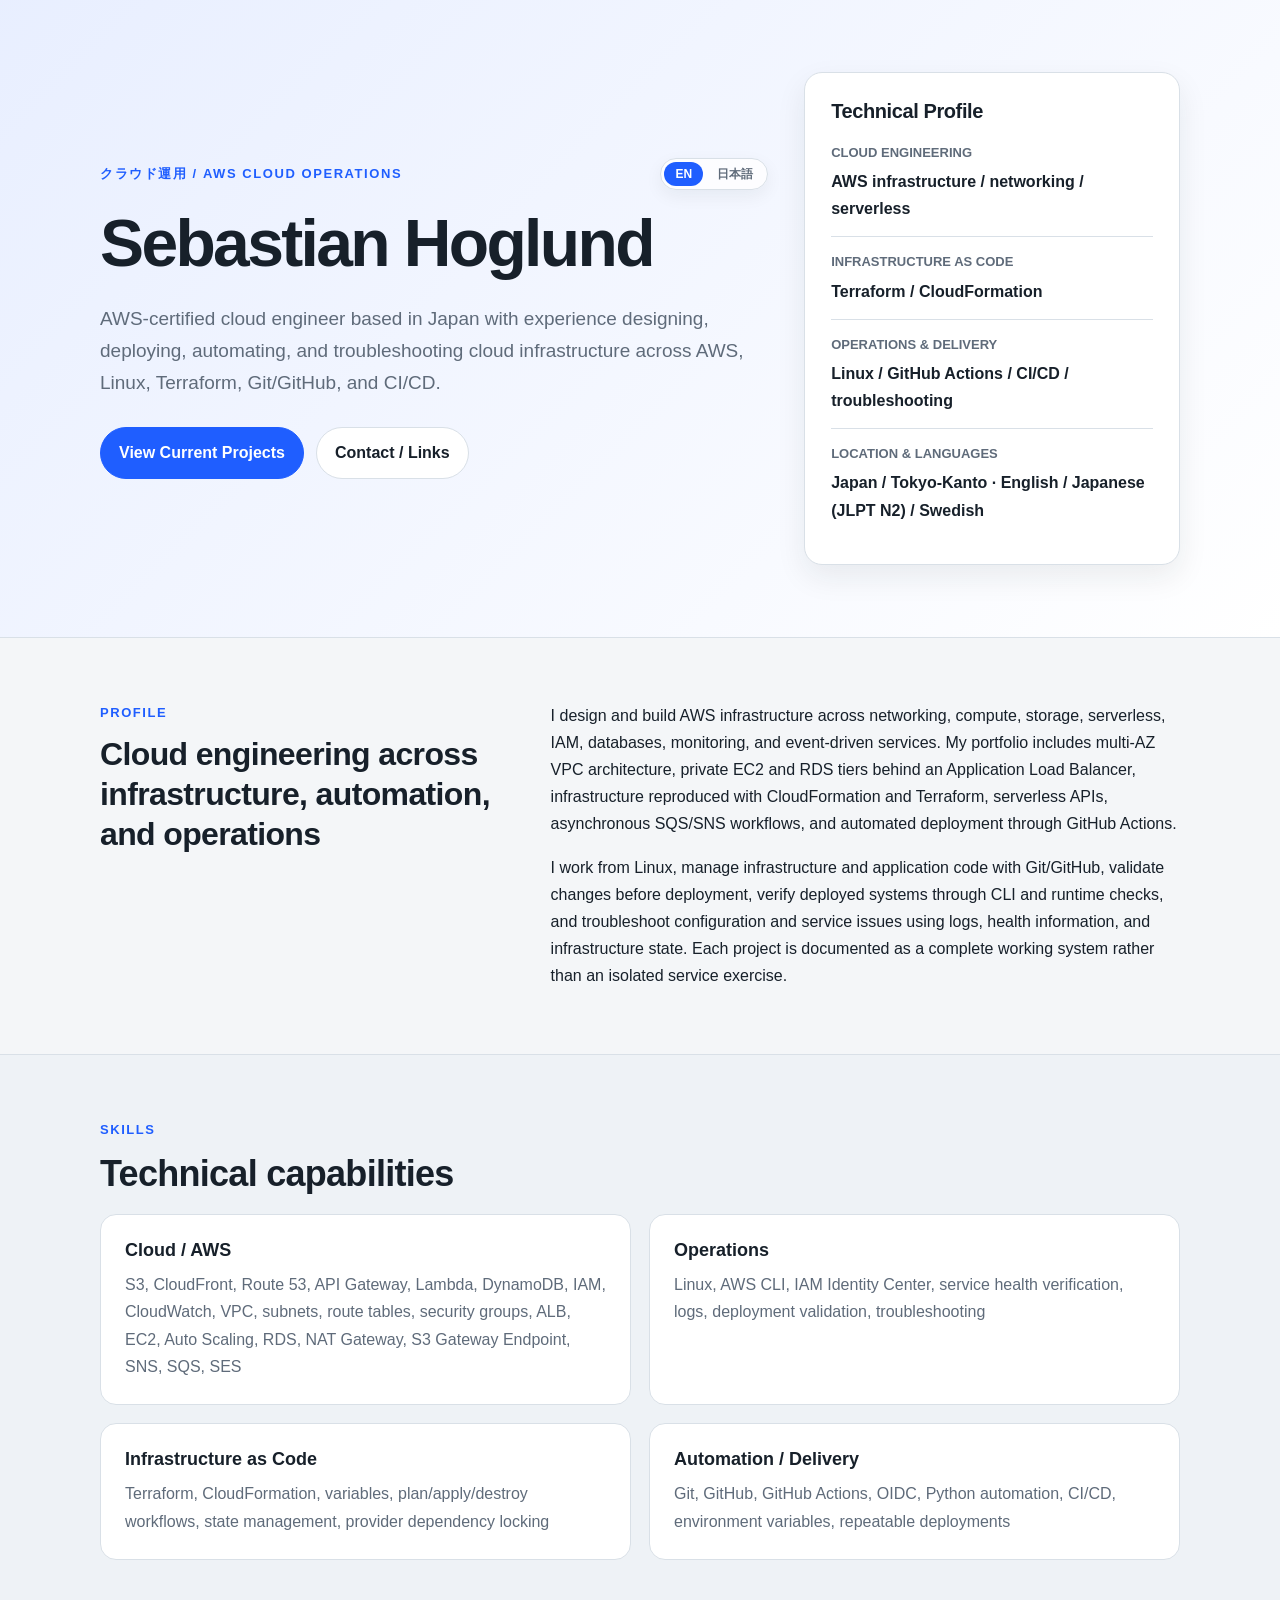
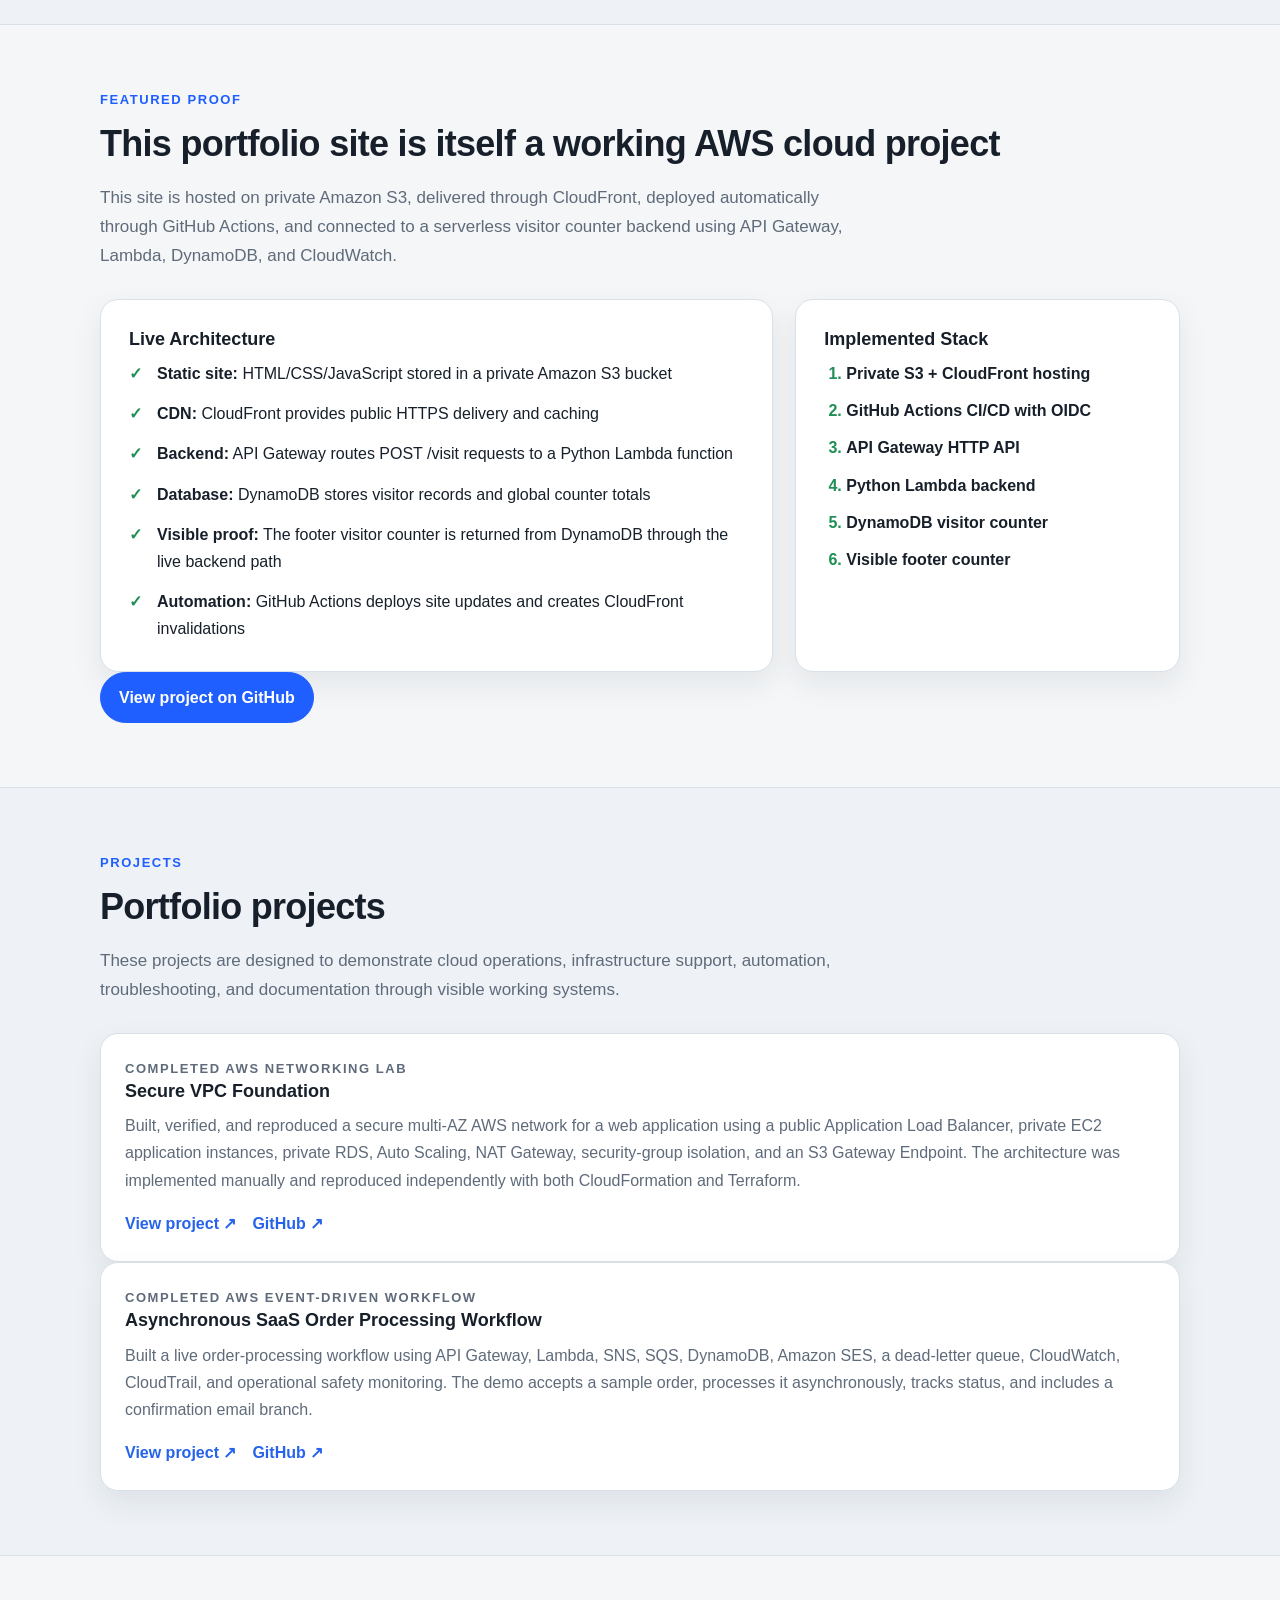
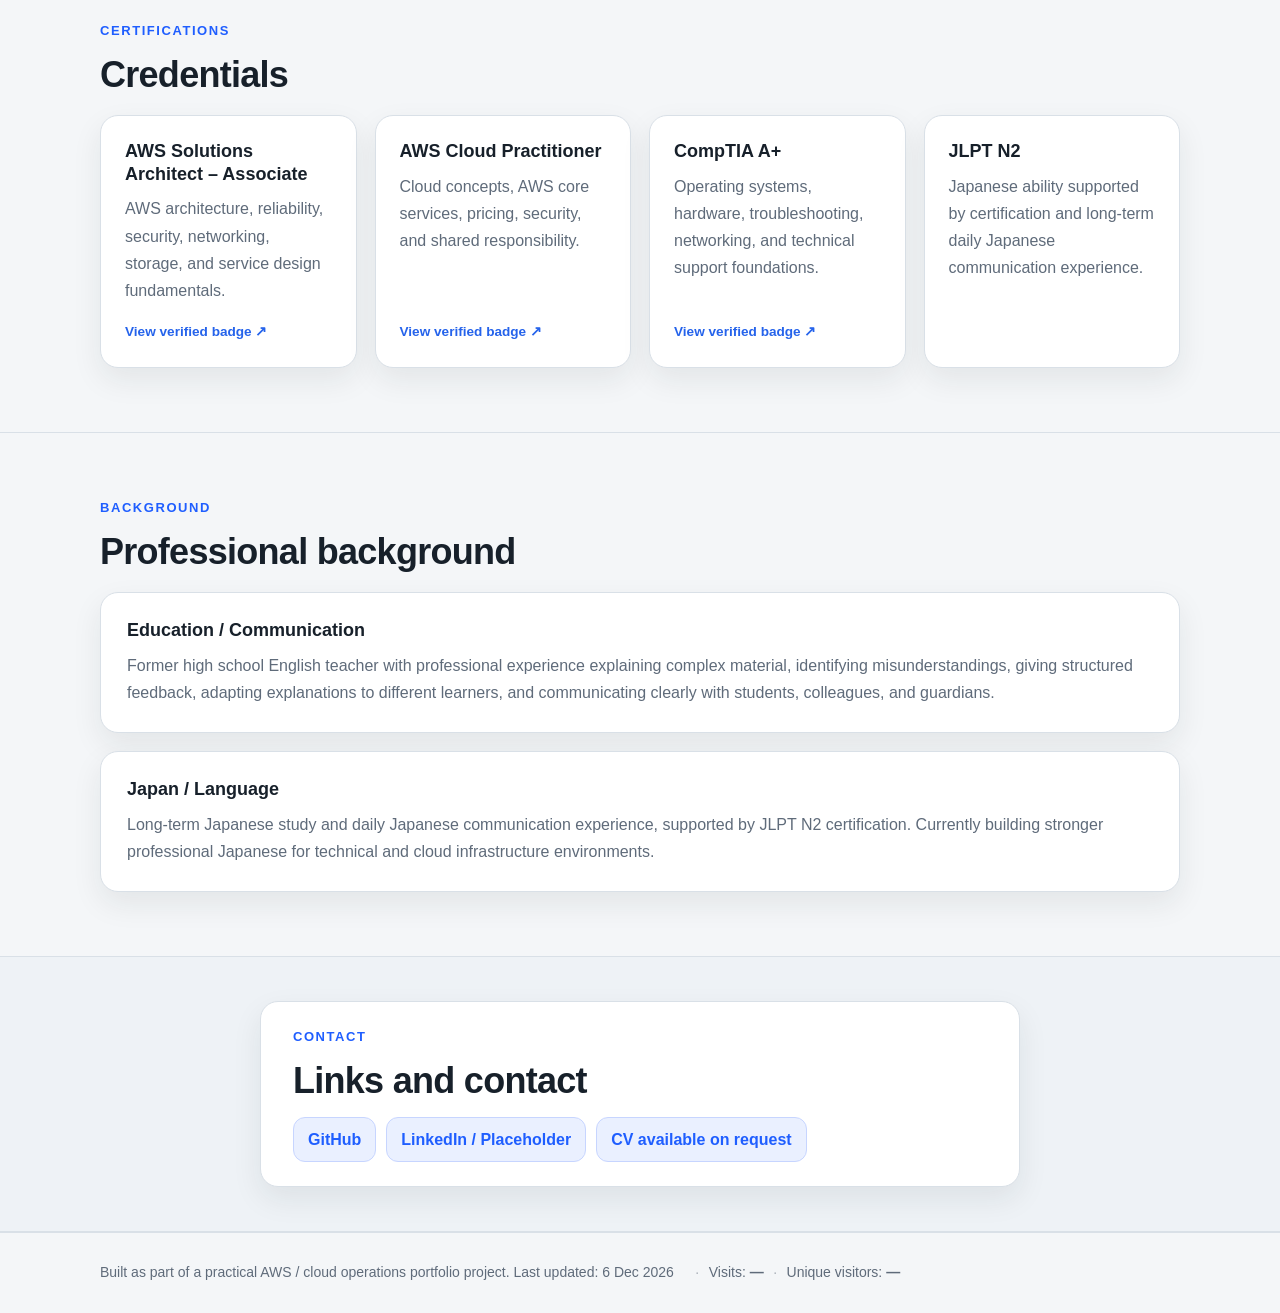
==== website/index.html @ 0b3f56a9 "Strengthen portfolio technical positioning" ====
<!DOCTYPE html>
<html lang="en">
<head>
  <meta charset="UTF-8">
  <meta name="viewport" content="width=device-width, initial-scale=1.0">
  <title>Sebastian Hoglund | AWS / Cloud Operations Portfolio</title>
  <link rel="stylesheet" href="style.css">
</head>
<body>
  <header class="site-header">
    <div class="container header-grid">
      <div>
        <div class="top-line">
          <p class="eyebrow" data-i18n="hero.eyebrow">クラウド運用 / AWS Cloud Operations</p>
          <div class="language-switch" aria-label="Language selection">
            <button type="button" class="lang-button active" data-lang="en">EN</button>
            <button type="button" class="lang-button" data-lang="ja">日本語</button>
          </div>
        </div>

        <h1 data-i18n="hero.name">Sebastian Hoglund</h1>

        <p class="lead" data-i18n="hero.lead">AWS-certified cloud engineer based in Japan with experience designing, deploying, automating, and troubleshooting cloud infrastructure across AWS, Linux, Terraform, Git/GitHub, and CI/CD.</p>

        <div class="hero-actions">
          <a href="#projects" class="button primary" data-i18n="hero.primaryButton">View Projects</a>
          <a href="#contact" class="button secondary" data-i18n="hero.secondaryButton">Contact / Links</a>
        </div>
      </div>

      <aside class="profile-card">
        <h2 data-i18n="profile.heading">Technical Profile</h2>
        <dl>
          <div>
            <dt data-i18n="profile.cloudLabel">Cloud Engineering</dt>
            <dd data-i18n="profile.cloudValue">AWS infrastructure / networking / serverless</dd>
          </div>
          <div>
            <dt data-i18n="profile.iacLabel">Infrastructure as Code</dt>
            <dd data-i18n="profile.iacValue">Terraform / CloudFormation</dd>
          </div>
          <div>
            <dt data-i18n="profile.opsLabel">Operations &amp; Delivery</dt>
            <dd data-i18n="profile.opsValue">Linux / GitHub Actions / CI/CD / troubleshooting</dd>
          </div>
          <div>
            <dt data-i18n="profile.locationLanguagesLabel">Location &amp; Languages</dt>
            <dd data-i18n="profile.locationLanguagesValue">Japan / Tokyo-Kanto · English / Japanese (JLPT N2) / Swedish</dd>
          </div>
        </dl>
      </aside>
    </div>
  </header>

  <main>
    <section class="section" id="profile">
      <div class="container two-column">
        <div>
          <p class="section-label" data-i18n="about.label">PROFILE</p>
          <h2 data-i18n="about.heading">Cloud engineering across infrastructure, automation, and operations</h2>
        </div>
        <div>
          <p data-i18n="about.paragraph1">I design and build AWS infrastructure across networking, compute, storage, serverless, IAM, databases, monitoring, and event-driven services. My portfolio includes multi-AZ VPC architecture, private EC2 and RDS tiers behind an Application Load Balancer, infrastructure reproduced with CloudFormation and Terraform, serverless APIs, asynchronous SQS/SNS workflows, and automated deployment through GitHub Actions.</p>
          <p data-i18n="about.paragraph2">I work from Linux, manage infrastructure and application code with Git/GitHub, validate changes before deployment, verify deployed systems through CLI and runtime checks, and troubleshoot configuration and service issues using logs, health information, and infrastructure state. Each project is documented as a complete working system rather than an isolated service exercise.</p>
        </div>
      </div>
    </section>

    <section class="section muted">
      <div class="container">
        <p class="section-label" data-i18n="skills.label">SKILLS</p>
        <h2 data-i18n="skills.heading">Technical capabilities</h2>

        <div class="skill-list">
          <div>
            <h3 data-i18n="skills.cloudTitle">Cloud / AWS</h3>
            <p data-i18n="skills.cloudText">S3, CloudFront, Route 53, API Gateway, Lambda, DynamoDB, IAM, CloudWatch, VPC, subnets, route tables, security groups, ALB, EC2, Auto Scaling, RDS, NAT Gateway, S3 Gateway Endpoint, SNS, SQS, SES</p>
          </div>
          <div>
            <h3 data-i18n="skills.opsTitle">Operations</h3>
            <p data-i18n="skills.opsText">Linux, AWS CLI, IAM Identity Center, service health verification, logs, deployment validation, troubleshooting</p>
          </div>
          <div>
            <h3 data-i18n="skills.iacTitle">Infrastructure as Code</h3>
            <p data-i18n="skills.iacText">Terraform, CloudFormation, variables, plan/apply/destroy workflows, state management, provider dependency locking</p>
          </div>
          <div>
            <h3 data-i18n="skills.automationTitle">Automation / Delivery</h3>
            <p data-i18n="skills.automationText">Git, GitHub, GitHub Actions, OIDC, Python automation, CI/CD, environment variables, repeatable deployments</p>
          </div>
        </div>
      </div>
    </section>

    <section class="section" id="proof">
      <div class="container">
        <p class="section-label" data-i18n="proof.label">FEATURED PROOF</p>
        <h2 data-i18n="proof.heading">This portfolio site is itself a working AWS cloud project</h2>
        <p class="section-intro" data-i18n="proof.intro">
          This site is hosted on private Amazon S3, delivered through CloudFront, deployed automatically through GitHub Actions, and connected to a serverless visitor counter backend using API Gateway, Lambda, DynamoDB, and CloudWatch.
        </p>

        <div class="project-layout">
          <article class="project-main">
            <h3 data-i18n="proof.archHeading">Live Architecture</h3>
            <ul class="check-list">
              <li>
                <strong data-i18n="proof.staticLabel">Static site:</strong>
                <span data-i18n="proof.staticText">HTML/CSS/JavaScript stored in a private Amazon S3 bucket</span>
              </li>
              <li>
                <strong data-i18n="proof.cdnLabel">CDN:</strong>
                <span data-i18n="proof.cdnText">CloudFront provides public HTTPS delivery and caching</span>
              </li>
              <li>
                <strong data-i18n="proof.backendLabel">Backend:</strong>
                <span data-i18n="proof.backendText">API Gateway routes POST /visit requests to a Python Lambda function</span>
              </li>
              <li>
                <strong data-i18n="proof.databaseLabel">Database:</strong>
                <span data-i18n="proof.databaseText">DynamoDB stores visitor records and global counter totals</span>
              </li>
              <li>
                <strong data-i18n="proof.counterLabel">Visible proof:</strong>
                <span data-i18n="proof.counterText">The footer visitor counter is returned from DynamoDB through the live backend path</span>
              </li>
              <li>
                <strong data-i18n="proof.automationLabel">Automation:</strong>
                <span data-i18n="proof.automationText">GitHub Actions deploys site updates and creates CloudFront invalidations</span>
              </li>
            </ul>
          </article>

          <aside class="status-card">
            <h3 data-i18n="proof.statusHeading">Implemented Stack</h3>
            <ol class="timeline">
              <li class="done" data-i18n="proof.statusHosting">Private S3 + CloudFront hosting</li>
              <li class="done" data-i18n="proof.statusCicd">GitHub Actions CI/CD with OIDC</li>
              <li class="done" data-i18n="proof.statusApi">API Gateway HTTP API</li>
              <li class="done" data-i18n="proof.statusLambda">Python Lambda backend</li>
              <li class="done" data-i18n="proof.statusDynamo">DynamoDB visitor counter</li>
              <li class="done" data-i18n="proof.statusVisible">Visible footer counter</li>
            </ol>
          </aside>
        </div>

        <div class="hero-actions">
          <a
            href="https://github.com/lisochronal-glitch/cloud-operations-sprint"
            class="button primary"
            target="_blank"
            rel="noopener noreferrer"
            data-i18n="proof.githubButton"
          >
            View project on GitHub
          </a>
        </div>
      </div>
    </section>

    <section class="section muted" id="projects">
      <div class="container">
        <p class="section-label" data-i18n="projects.label">PROJECTS</p>
        <h2 data-i18n="projects.heading">Portfolio projects</h2>
        <p class="section-intro" data-i18n="projects.intro">
          These projects are designed to demonstrate cloud operations, infrastructure support, automation, troubleshooting, and documentation through visible working systems.
        </p>

        <article class="card">
		<p class="section-label" data-i18n="projects.project2Status">Completed AWS networking lab</p>
		<h3 data-i18n="projects.project2Title">Secure VPC Foundation</h3>
		<p data-i18n="projects.project2Text">Built, verified, and reproduced a secure multi-AZ AWS network for a web application using a public Application Load Balancer, private EC2 application instances, private RDS, Auto Scaling, NAT Gateway, security-group isolation, and an S3 Gateway Endpoint. The architecture was implemented manually and reproduced independently with both CloudFormation and Terraform.</p>

          <div class="project-links">
            <a href="projects/vpc-network-lab/index.html" data-i18n="projects.project2ViewProject">View project ↗</a>
            <a
              href="https://github.com/lisochronal-glitch/cloud-operations-sprint/tree/main/projects/secure-vpc-foundation"
              target="_blank"
              rel="noopener noreferrer"
              data-i18n="projects.project2Github"
            >GitHub ↗</a>
          </div>
        </article>

        <article class="card">
          <p class="section-label" data-i18n="projects.project3Status">Completed AWS event-driven workflow</p>
          <h3 data-i18n="projects.project3Title">Asynchronous SaaS Order Processing Workflow</h3>
          <p data-i18n="projects.project3Text">
            
  Built a live order-processing workflow using API Gateway, Lambda, SNS, SQS,
  DynamoDB, Amazon SES, a dead-letter queue, CloudWatch, CloudTrail, and operational safety monitoring.
  The demo accepts a sample order, processes it asynchronously, tracks status, and includes a confirmation email branch.

          </p>

          <div class="project-links">
            <a href="projects/event-driven-order-processing-workflow/index.html" data-i18n="projects.project3ViewProject">View project ↗</a>
            <a
              href="https://github.com/lisochronal-glitch/cloud-operations-sprint/tree/main/projects/event-driven-order-processing-workflow"
              target="_blank"
              rel="noopener noreferrer"
              data-i18n="projects.project3Github"
            >GitHub ↗</a>
          </div>
        </article>
      </div>
    </section>

    <section class="section">
      <div class="container">
        <p class="section-label" data-i18n="certs.label">CERTIFICATIONS</p>
        <h2 data-i18n="certs.heading">Credentials</h2>

        <div class="card-grid">
          <article class="card">
            <h3 data-i18n="certs.saaTitle">AWS Solutions Architect – Associate</h3>
            <p data-i18n="certs.saaText">AWS architecture, reliability, security, networking, storage, and service design fundamentals.</p>
            <a class="badge-link" href="https://www.credly.com/badges/d90a629b-7b16-4c0e-8c84-903acc4397c4/public_url" target="_blank" rel="noopener noreferrer" data-i18n="certs.badgeLink">View verified badge ↗</a>
          </article>

          <article class="card">
            <h3 data-i18n="certs.cpTitle">AWS Cloud Practitioner</h3>
            <p data-i18n="certs.cpText">Cloud concepts, AWS core services, pricing, security, and shared responsibility.</p>
            <a class="badge-link" href="https://www.credly.com/badges/c3ca8016-c9d7-4f4a-8cd0-62cb293e47a1/public_url" target="_blank" rel="noopener noreferrer" data-i18n="certs.badgeLink">View verified badge ↗</a>
          </article>

          <article class="card">
            <h3 data-i18n="certs.aplusTitle">CompTIA A+</h3>
            <p data-i18n="certs.aplusText">Operating systems, hardware, troubleshooting, networking, and technical support foundations.</p>
            <a class="badge-link" href="https://www.credly.com/badges/7d23a7b4-8425-4e25-9cda-e0ec5e36d6e5/public_url" target="_blank" rel="noopener noreferrer" data-i18n="certs.badgeLink">View verified badge ↗</a>
          </article>

          <article class="card">
            <h3 data-i18n="certs.n2Title">JLPT N2</h3>
            <p data-i18n="certs.n2Text">Japanese ability supported by certification and long-term daily Japanese communication experience.</p>
          </article>
        </div>
      </div>
    </section>

    <section class="section section-bordered">
      <div class="container">
        <p class="section-label" data-i18n="background.label">BACKGROUND</p>
        <h2 data-i18n="background.heading">Professional background</h2>

        <div class="background-card">
          <h3 data-i18n="background.educationTitle">Education / Communication</h3>
          <p data-i18n="background.educationText">
            Former high school English teacher with extensive professional experience explaining complex material,
            identifying misunderstandings, giving structured feedback, adapting explanations to different learners,
            and communicating clearly with students, colleagues, and guardians.
          </p>
        </div>

        <div class="background-card">
          <h3 data-i18n="background.japanTitle">Japan / Language</h3>
          <p data-i18n="background.japanText">
            Long-term Japanese study and daily Japanese communication experience, supported by JLPT N2 certification.
            Currently building stronger professional Japanese for technical and cloud infrastructure environments.
          </p>
        </div>
      </div>
    </section>

    <section class="section muted" id="contact">
      <div class="container contact-panel">
        <div>
          <p class="section-label" data-i18n="contact.label">CONTACT</p>
          <h2 data-i18n="contact.heading">Links and contact</h2>
        </div>

        <div class="contact-links">
          <a href="https://github.com/lisochronal-glitch" target="_blank" rel="noopener noreferrer" data-i18n="contact.github">GitHub</a>
          <a href="#" target="_blank" rel="noopener noreferrer" data-i18n="contact.linkedin">LinkedIn / Placeholder</a>
          <a href="#" target="_blank" rel="noopener noreferrer" data-i18n="contact.cv">CV available on request</a>
        </div>
      </div>
    </section>
  </main>

  <footer class="site-footer">
    <div class="container">
      <p>
        <span data-i18n="footer.text">Built as part of a practical AWS / cloud operations portfolio project.</span>
        <span data-i18n="footer.updated">Last updated:</span>
        <span id="last-updated"></span>
        <span class="footer-counter">
          <span class="footer-separator">·</span>
          <span data-i18n="footer.visits">Visits:</span>
          <strong id="total-visits">—</strong>
          <span class="footer-separator">·</span>
          <span data-i18n="footer.uniqueVisitors">Unique visitors:</span>
          <strong id="unique-visitors">—</strong>
        </span>
      </p>
    </div>
  </footer>

  <script src="script.js"></script>
</body>
</html>
---- website/style.css ----
:root {
  --bg: #f4f6f8;
  --panel: #ffffff;
  --text: #17202a;
  --muted: #5f6b7a;
  --line: #d9e0e7;
  --accent: #1f5eff;
  --accent-dark: #1645b8;
  --soft-accent: #eaf0ff;
  --success: #1f8f55;
  --shadow: 0 12px 30px rgba(23, 32, 42, 0.08);
}

* {
  box-sizing: border-box;
}

html {
  scroll-behavior: smooth;
}

body {
  margin: 0;
  font-family: -apple-system, BlinkMacSystemFont, "Segoe UI", "Noto Sans JP", "Hiragino Kaku Gothic ProN", Meiryo, sans-serif;
  background: var(--bg);
  color: var(--text);
  line-height: 1.7;
}

a {
  color: var(--accent);
  text-decoration: none;
}

a:hover {
  text-decoration: underline;
}

a:focus-visible,
button:focus-visible {
  outline: 3px solid rgba(31, 94, 255, 0.28);
  outline-offset: 3px;
}

.container {
  width: min(1080px, calc(100% - 40px));
  margin: 0 auto;
}

.site-header {
  background:
    linear-gradient(135deg, rgba(31, 94, 255, 0.10), rgba(255, 255, 255, 0.85)),
    var(--panel);
  border-bottom: 1px solid var(--line);
  padding: 72px 0;
}

.header-grid {
  display: grid;
  grid-template-columns: 1.6fr 0.9fr;
  gap: 36px;
  align-items: center;
}

.top-line {
  display: flex;
  align-items: center;
  justify-content: space-between;
  gap: 16px;
  flex-wrap: wrap;
  margin-bottom: 12px;
}

.eyebrow,
.section-label {
  margin: 0 0 10px;
  color: var(--accent);
  font-size: 13px;
  font-weight: 800;
  letter-spacing: 0.12em;
  text-transform: uppercase;
}

.top-line .eyebrow {
  margin-bottom: 0;
}

.language-switch {
  display: inline-flex;
  align-items: center;
  gap: 3px;
  padding: 3px;
  background: rgba(255, 255, 255, 0.82);
  border: 1px solid var(--line);
  border-radius: 999px;
  box-shadow: 0 6px 18px rgba(23, 32, 42, 0.06);
}

.lang-button {
  border: 0;
  border-radius: 999px;
  padding: 6px 11px;
  background: transparent;
  color: var(--muted);
  font: inherit;
  font-size: 12px;
  font-weight: 800;
  line-height: 1;
  cursor: pointer;
}

.lang-button:hover {
  color: var(--text);
  background: var(--soft-accent);
}

.lang-button.active {
  color: white;
  background: var(--accent);
}

h1,
h2,
h3 {
  line-height: 1.25;
}

h1 {
  margin: 0 0 18px;
  font-size: clamp(42px, 6vw, 66px);
  letter-spacing: -0.04em;
}

h2 {
  margin: 0 0 18px;
  font-size: clamp(26px, 3vw, 36px);
  letter-spacing: -0.02em;
}

.two-column h2 {
  font-size: clamp(24px, 2.6vw, 32px);
}

h3 {
  margin: 0 0 10px;
  font-size: 18px;
}

p {
  margin-top: 0;
}

.lead {
  max-width: 720px;
  margin: 0 0 28px;
  color: var(--muted);
  font-size: 19px;
}

.hero-actions {
  display: flex;
  gap: 12px;
  flex-wrap: wrap;
}

.button {
  display: inline-block;
  border-radius: 999px;
  padding: 11px 18px;
  font-weight: 700;
  border: 1px solid var(--line);
}

.button.primary {
  background: var(--accent);
  color: white;
  border-color: var(--accent);
}

.button.primary:hover {
  background: var(--accent-dark);
  text-decoration: none;
}

.button.secondary {
  background: white;
  color: var(--text);
}

.button.secondary:hover {
  border-color: var(--accent);
  text-decoration: none;
}

.profile-card,
.card,
.project-main,
.status-card,
.background-card,
.contact-panel {
  background: var(--panel);
  border: 1px solid var(--line);
  border-radius: 18px;
  box-shadow: var(--shadow);
}

.profile-card {
  padding: 26px;
}

.profile-card h2 {
  font-size: 20px;
  margin-bottom: 18px;
}

.profile-card dl {
  margin: 0;
}

.profile-card div {
  padding: 14px 0;
  border-top: 1px solid var(--line);
}

.profile-card div:first-child {
  border-top: 0;
  padding-top: 0;
}

.profile-card dt {
  color: var(--muted);
  font-size: 13px;
  font-weight: 700;
  text-transform: uppercase;
}

.profile-card dd {
  margin: 4px 0 0;
  font-weight: 700;
}

.section {
  padding: 64px 0;
}

.section.muted {
  background: #eef2f6;
  border-top: 1px solid var(--line);
  border-bottom: 1px solid var(--line);
}

#contact {
  padding: 44px 0;
}

#contact .container {
  max-width: 760px;
}

.two-column {
  display: grid;
  grid-template-columns: 0.9fr 1.4fr;
  gap: 46px;
}

.two-column p:last-child {
  margin-bottom: 0;
}

.section-intro {
  max-width: 780px;
  color: var(--muted);
  margin-bottom: 28px;
  font-size: 17px;
}

.card-grid {
  display: grid;
  grid-template-columns: repeat(4, 1fr);
  gap: 18px;
}

.card {
  padding: 24px;
  display: flex;
  flex-direction: column;
}

.card {
  padding: 24px;
}

.card p,
.project-main p,
.status-card p,
.background-card p {
  color: var(--muted);
  margin-bottom: 0;
}

.project-layout {
  display: grid;
  grid-template-columns: 1.4fr 0.8fr;
  gap: 22px;
}

.project-main,
.status-card {
  padding: 28px;
}

.check-list,
.plain-list {
  padding-left: 0;
  list-style: none;
  margin: 0;
}

.check-list li,
.plain-list li {
  position: relative;
  padding-left: 28px;
  margin-bottom: 13px;
}

.check-list li:last-child,
.plain-list li:last-child {
  margin-bottom: 0;
}

.check-list li::before {
  content: "✓";
  position: absolute;
  left: 0;
  top: 0;
  color: var(--success);
  font-weight: 900;
}

.plain-list li::before {
  content: "•";
  position: absolute;
  left: 4px;
  top: 0;
  color: var(--accent);
  font-weight: 900;
}

.timeline {
  margin: 0;
  padding-left: 22px;
}

.timeline li {
  margin-bottom: 10px;
  color: var(--muted);
}

.timeline li.done {
  color: var(--text);
  font-weight: 700;
}

.timeline li.done::marker {
  color: var(--success);
}

.skill-list {
  display: grid;
  grid-template-columns: repeat(2, 1fr);
  gap: 18px;
}

.skill-list div {
  background: var(--panel);
  border: 1px solid var(--line);
  border-radius: 16px;
  padding: 24px;
}

.skill-list p {
  color: var(--muted);
  margin: 0;
}

.background-card {
  padding: 26px;
  margin-bottom: 18px;
}

.background-card:last-child {
  margin-bottom: 0;
}

.contact-panel {
  padding: 24px 32px;
  display: flex;
  flex-direction: column;
  align-items: flex-start;
  gap: 14px;
}

.contact-panel h2 {
  margin-bottom: 0;
}

.contact-links {
  display: flex;
  flex-wrap: wrap;
  justify-content: flex-start;
  gap: 10px;
}

.contact-links a {
  background: var(--soft-accent);
  border: 1px solid #c7d5ff;
  border-radius: 12px;
  padding: 8px 14px;
  font-weight: 700;
  white-space: nowrap;
  text-align: center;
}

.contact-links a:hover {
  background: #dfe8ff;
  text-decoration: none;
}

.site-footer {
  padding: 28px 0;
  color: var(--muted);
  font-size: 14px;
  border-top: 1px solid var(--line);
}

.site-footer p {
  margin: 0;
}

.footer-counter {
  margin-left: 0.75rem;
  white-space: nowrap;
}

.footer-separator {
  opacity: 0.5;
  margin: 0 0.35rem;
}

@media (max-width: 860px) {
  .header-grid,
  .two-column,
  .project-layout,
  .card-grid,
  .skill-list {
    grid-template-columns: 1fr;
  }

  .site-header {
    padding: 48px 0;
  }

  .section {
    padding: 44px 0;
  }

}

@media (max-width: 520px) {
  .container {
    width: min(100% - 28px, 1080px);
  }

  h1 {
    font-size: clamp(38px, 13vw, 52px);
  }

  .lead {
    font-size: 17px;
  }

  .button {
    width: 100%;
    text-align: center;
  }

  .language-switch {
    margin-top: 2px;
  }
}

.badge-link {
    display: inline-flex;
    margin-top: auto;
    padding-top: 1rem;
    font-size: 0.85rem;
    font-weight: 700;
    color: #2563eb;
    text-decoration: none;
    align-self: flex-start;
}

.badge-link:hover {
    text-decoration: underline;
}

/* Project detail pages */

.project-detail-hero {
  max-width: 960px;
  margin: 0 auto;
  padding: 5rem 1.5rem 3rem;
}

.project-detail-hero h1 {
  margin-bottom: 1rem;
}

.project-lead {
  max-width: 760px;
  font-size: 1.1rem;
  line-height: 1.7;
}

.project-actions {
  display: flex;
  gap: 1rem;
  flex-wrap: wrap;
  margin-top: 2rem;
}

.project-summary-grid {
  max-width: 960px;
  margin: 0 auto;
  padding: 0 1.5rem 2rem;
  display: grid;
  grid-template-columns: repeat(2, minmax(0, 1fr));
  gap: 1rem;
}

.summary-card {
  padding: 1.25rem;
  border-radius: 1rem;
  border: 1px solid rgba(148, 163, 184, 0.25);
  background: rgba(15, 23, 42, 0.35);
}

.summary-card h2 {
  font-size: 1rem;
  margin-bottom: 0.5rem;
}

.project-section {
  max-width: 960px;
  margin: 0 auto;
  padding: 2rem 1.5rem;
}

.project-section h2 {
  margin-bottom: 0.75rem;
}

.project-section p,
.project-section li {
  line-height: 1.7;
}

.project-section ul {
  padding-left: 1.25rem;
}

@media (max-width: 700px) {
  .project-summary-grid {
    grid-template-columns: 1fr;
  }

  .project-detail-hero {
    padding-top: 3rem;
  }
}

.project-diagram {
  width: 100%;
  max-width: 1100px;
  display: block;
  margin: 2rem auto 0;
  border-radius: 1rem;
  border: 1px solid #e2e8f0;
  box-shadow: 0 20px 50px rgba(15, 23, 42, 0.08);
}

.project-links {
  display: flex;
  gap: 1rem;
  flex-wrap: wrap;
  margin-top: 1rem;
}

.project-links a {
  font-weight: 700;
  color: #2563eb;
  text-decoration: none;
}

.project-links a:hover {
  text-decoration: underline;
}

.section-bordered {
  border-top: 1px solid var(--line);
}

/* Project 3 live demo button: match normal portfolio buttons */
html body #project3-demo-button.workflow-demo-button {
  display: inline-block !important;
  width: auto !important;
  height: auto !important;
  min-width: 0 !important;
  min-height: 0 !important;
  max-width: none !important;
  max-height: none !important;
  border-radius: 999px !important;
  padding: 11px 18px !important;
  font: inherit !important;
  font-weight: 700 !important;
  line-height: 1.7 !important;
  border: 1px solid var(--accent) !important;
  background: var(--accent) !important;
  color: white !important;
  box-shadow: none !important;
  cursor: pointer !important;
  white-space: nowrap !important;
  text-align: center !important;
}

html body #project3-demo-button.workflow-demo-button:hover {
  background: var(--accent-dark) !important;
  text-decoration: none !important;
}

html body #project3-demo-button.workflow-demo-button:disabled {
  opacity: 0.72 !important;
  cursor: wait !important;
}


/* Project detail body copy */
.project-copy-text {
  color: var(--muted) !important;
  font-size: 1rem;
  line-height: 1.75;
  max-width: 980px;
}

.project-copy-text + .project-copy-text {
  margin-top: 1.35rem;
}
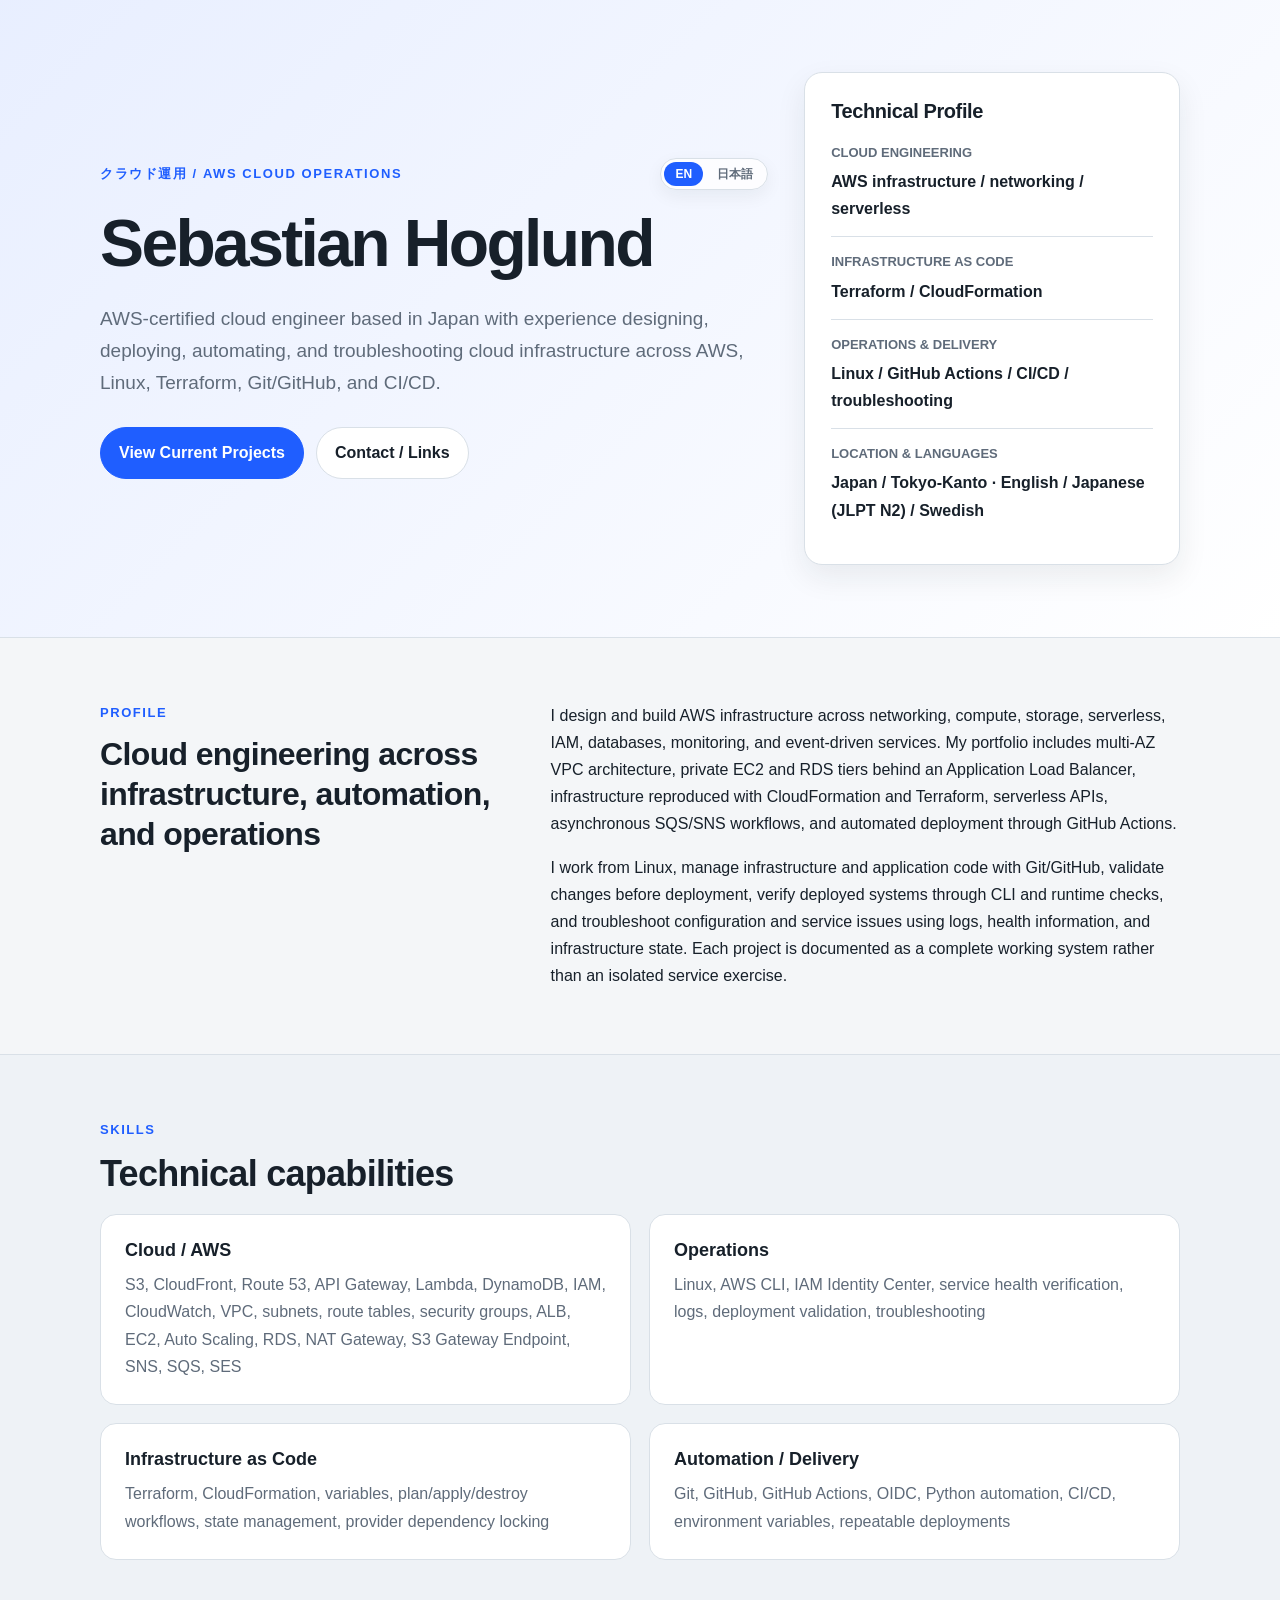
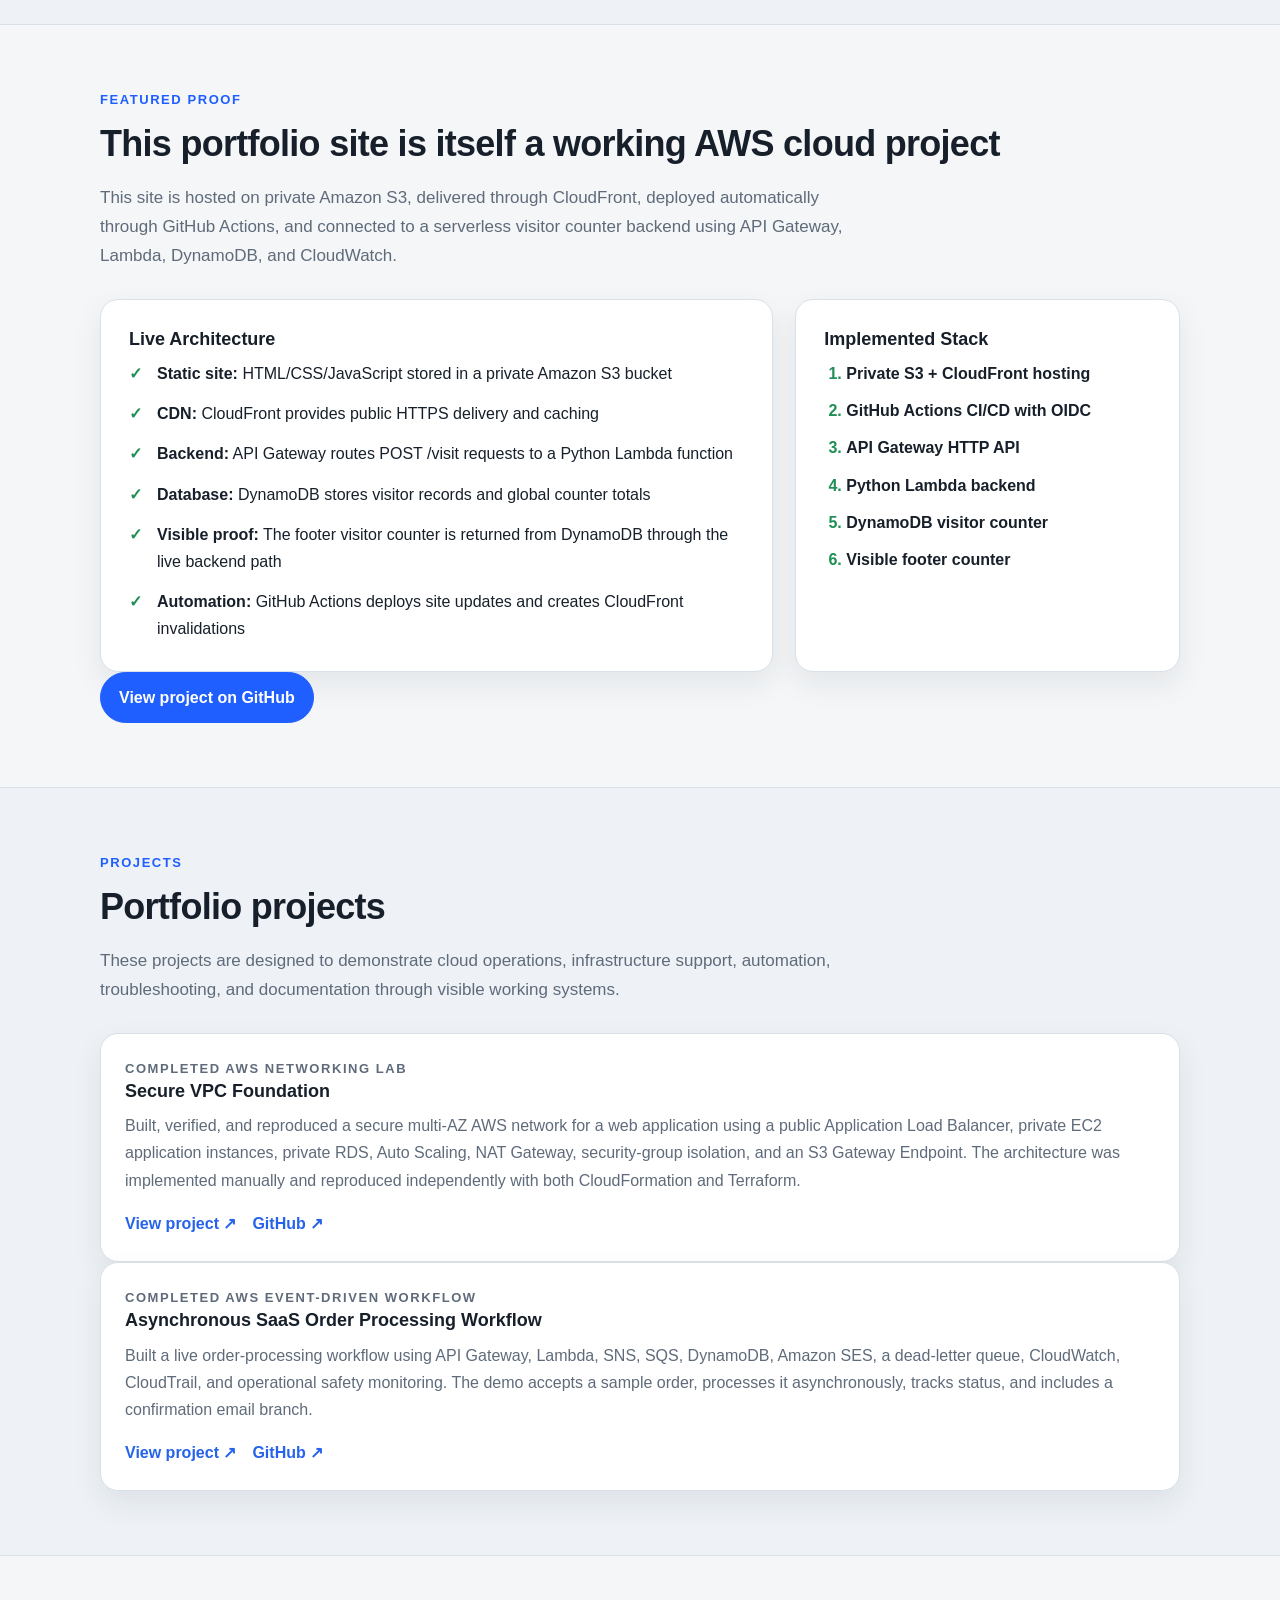
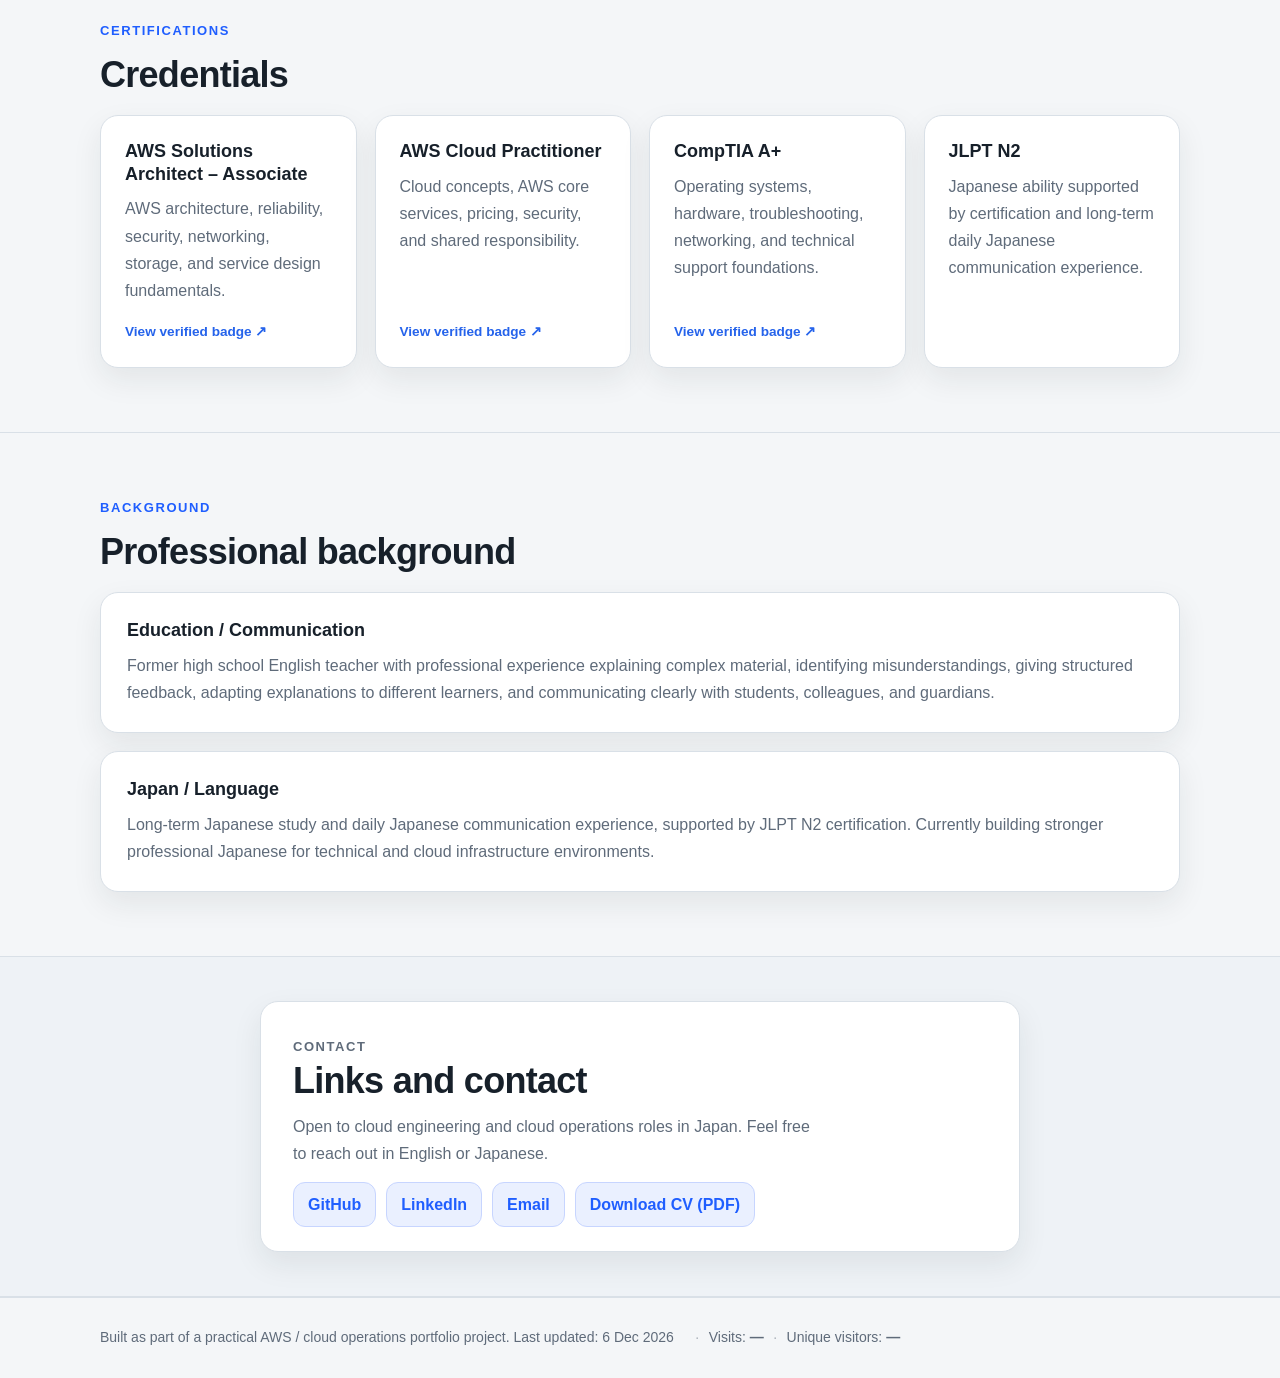
==== commit fe5ec431: "feat(site): add real contact links, email, and CV download" ====
--- a/website/index.html
+++ b/website/index.html
@@ -267,12 +267,14 @@
         <div>
           <p class="section-label" data-i18n="contact.label">CONTACT</p>
           <h2 data-i18n="contact.heading">Links and contact</h2>
+          <p data-i18n="contact.text">Open to cloud engineering and cloud operations roles in Japan. Feel free to reach out in English or Japanese.</p>
         </div>
 
         <div class="contact-links">
           <a href="https://github.com/lisochronal-glitch" target="_blank" rel="noopener noreferrer" data-i18n="contact.github">GitHub</a>
-          <a href="#" target="_blank" rel="noopener noreferrer" data-i18n="contact.linkedin">LinkedIn / Placeholder</a>
-          <a href="#" target="_blank" rel="noopener noreferrer" data-i18n="contact.cv">CV available on request</a>
+          <a href="https://www.linkedin.com/in/YOUR-LINKEDIN-SLUG/" target="_blank" rel="noopener noreferrer" data-i18n="contact.linkedin">LinkedIn</a>
+          <a href="mailto:YOUR-EMAIL@example.com" data-i18n="contact.email">Email</a>
+          <a href="cv/sebastian-hoglund-cv.pdf" target="_blank" rel="noopener noreferrer" data-i18n="contact.cv">Download CV (PDF)</a>
         </div>
       </div>
     </section>
--- a/website/style.css
+++ b/website/style.css
@@ -402,6 +402,12 @@
 
 .contact-panel h2 {
   margin-bottom: 0;
+}
+
+.contact-panel p {
+  margin: 10px 0 0;
+  color: var(--muted);
+  max-width: 60ch;
 }
 
 .contact-links {
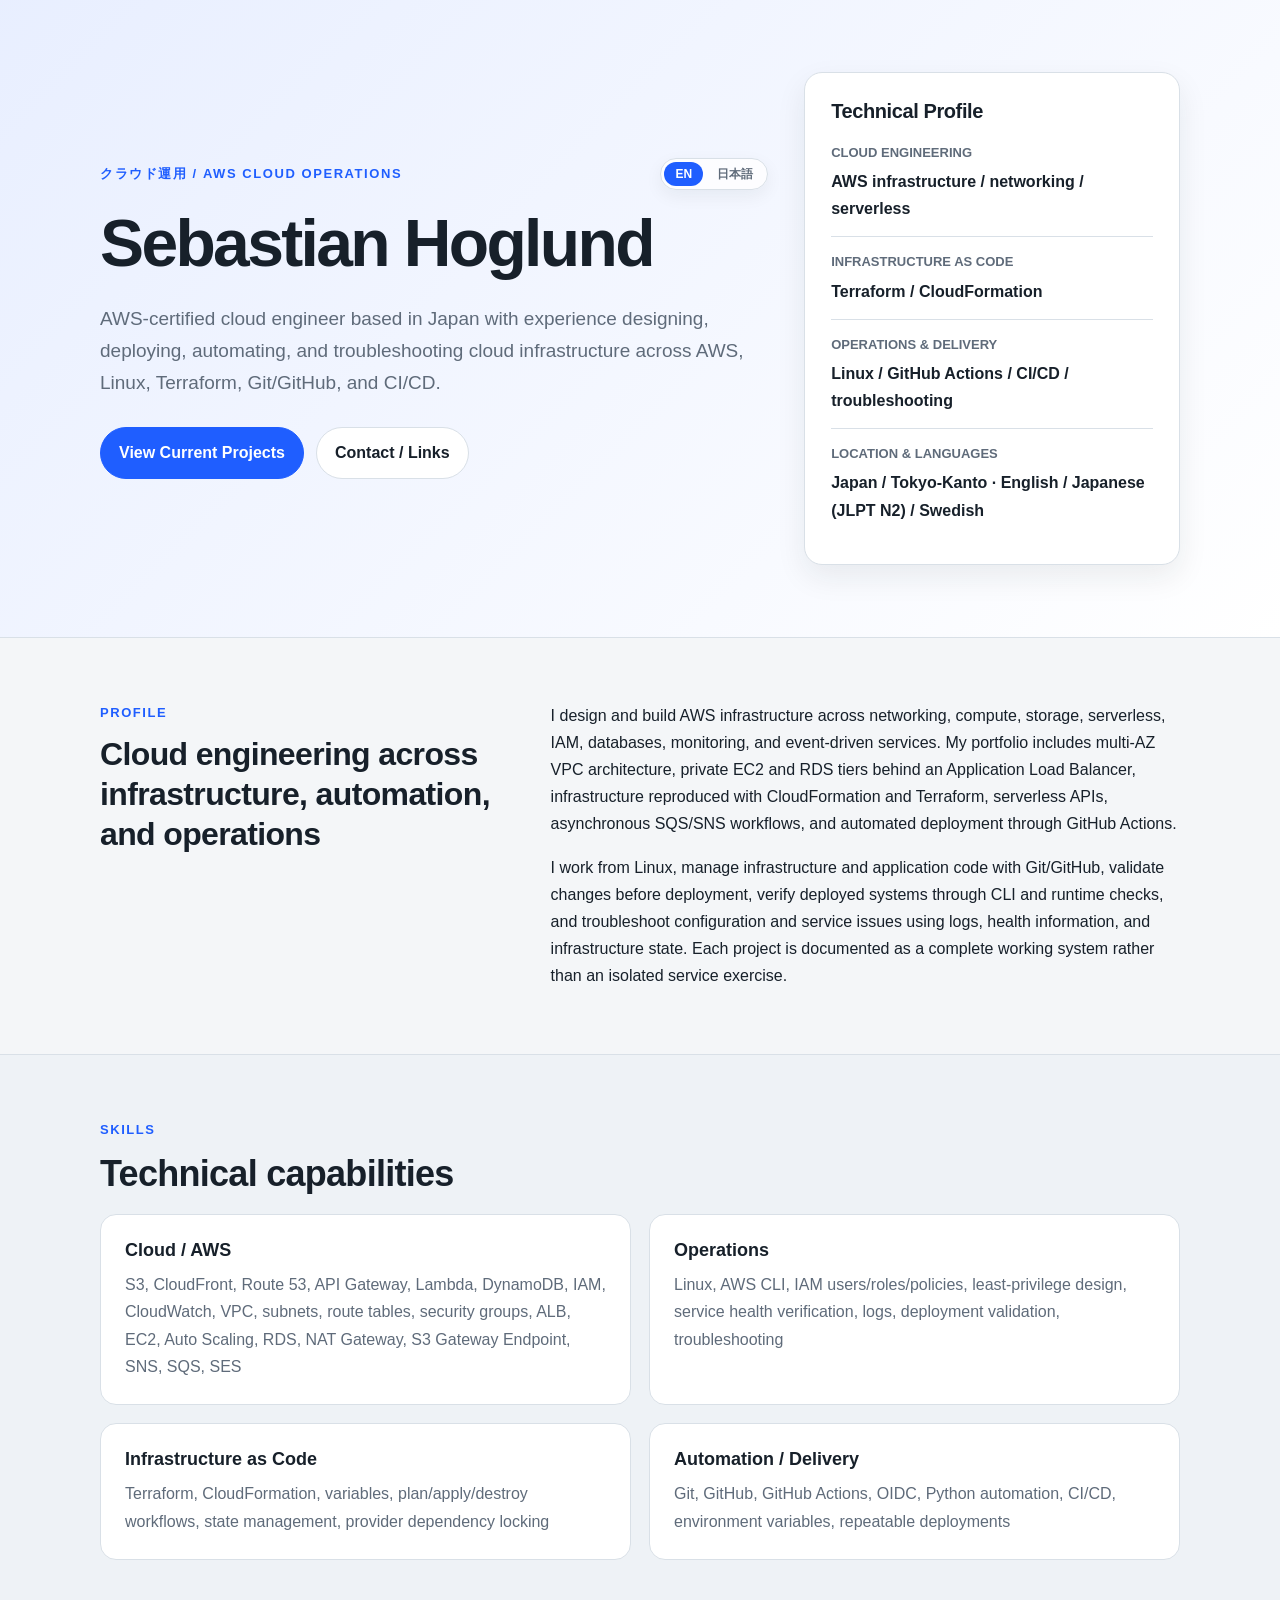
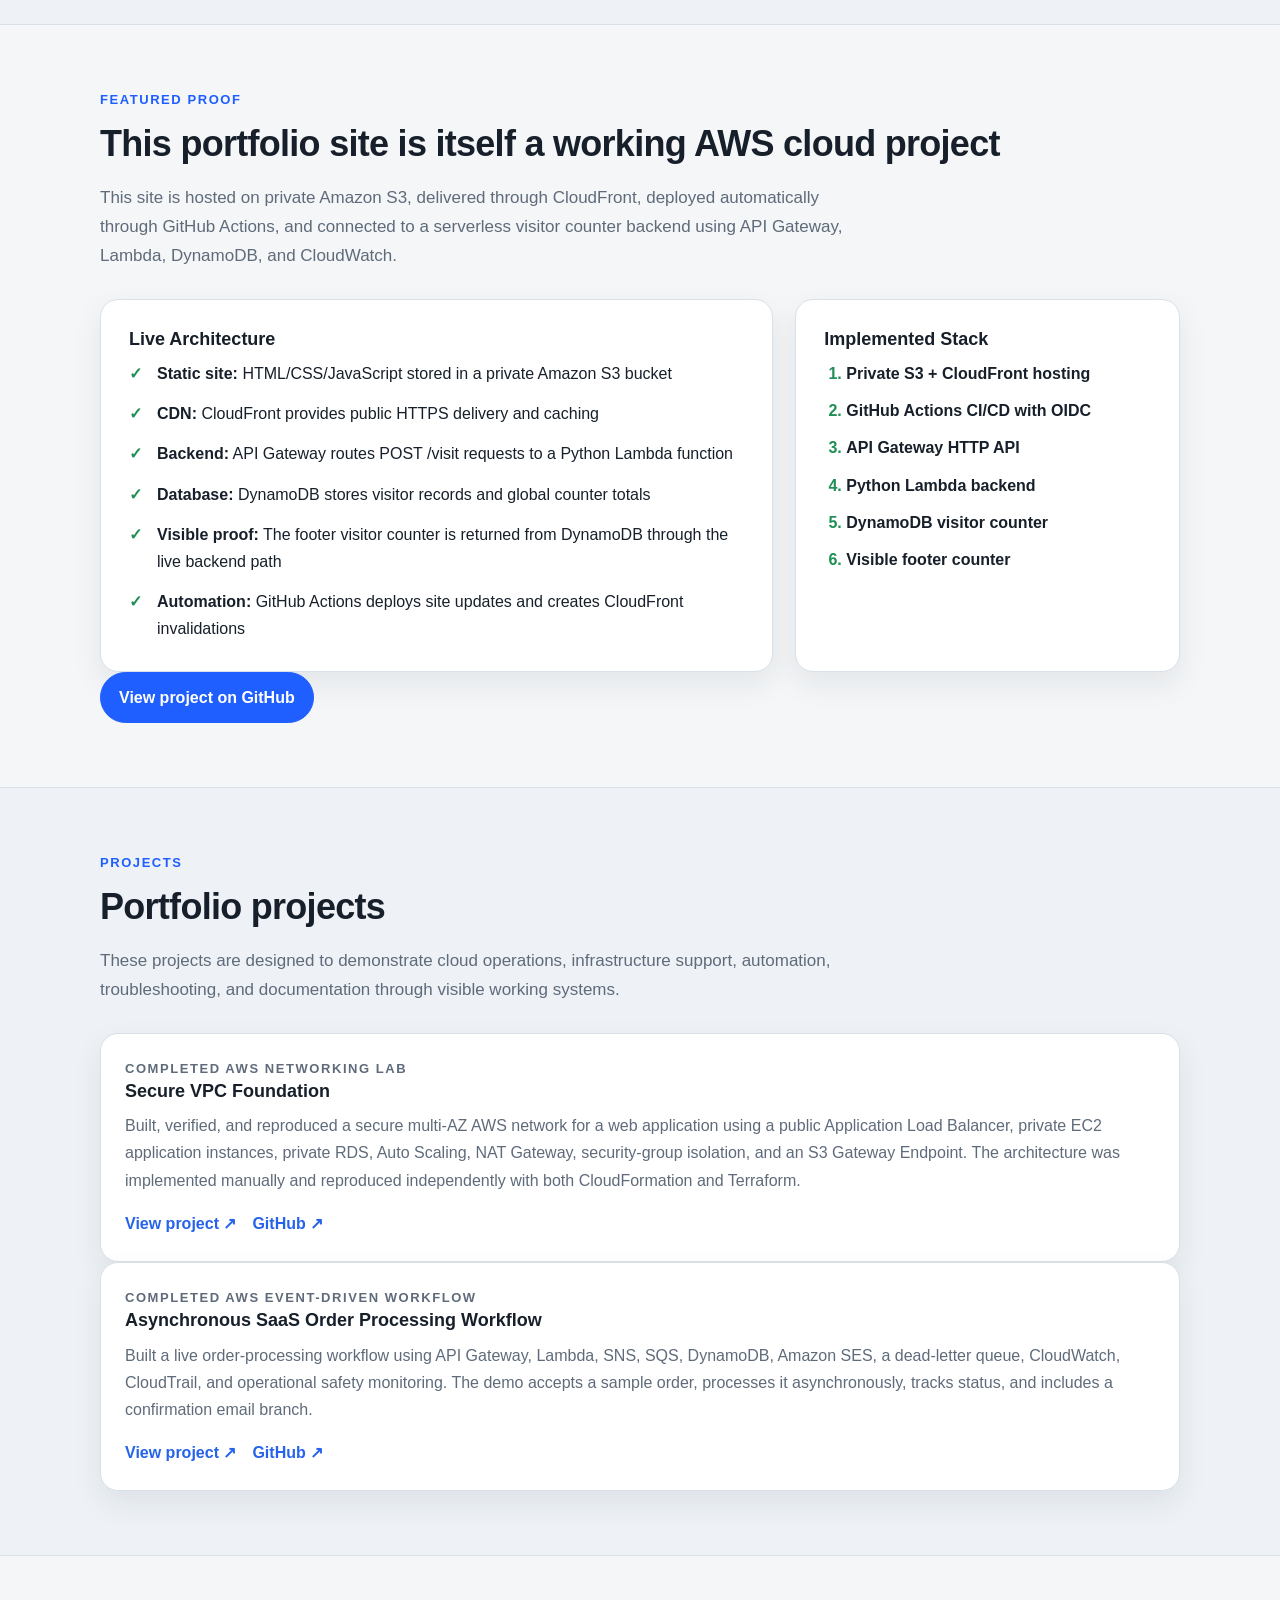
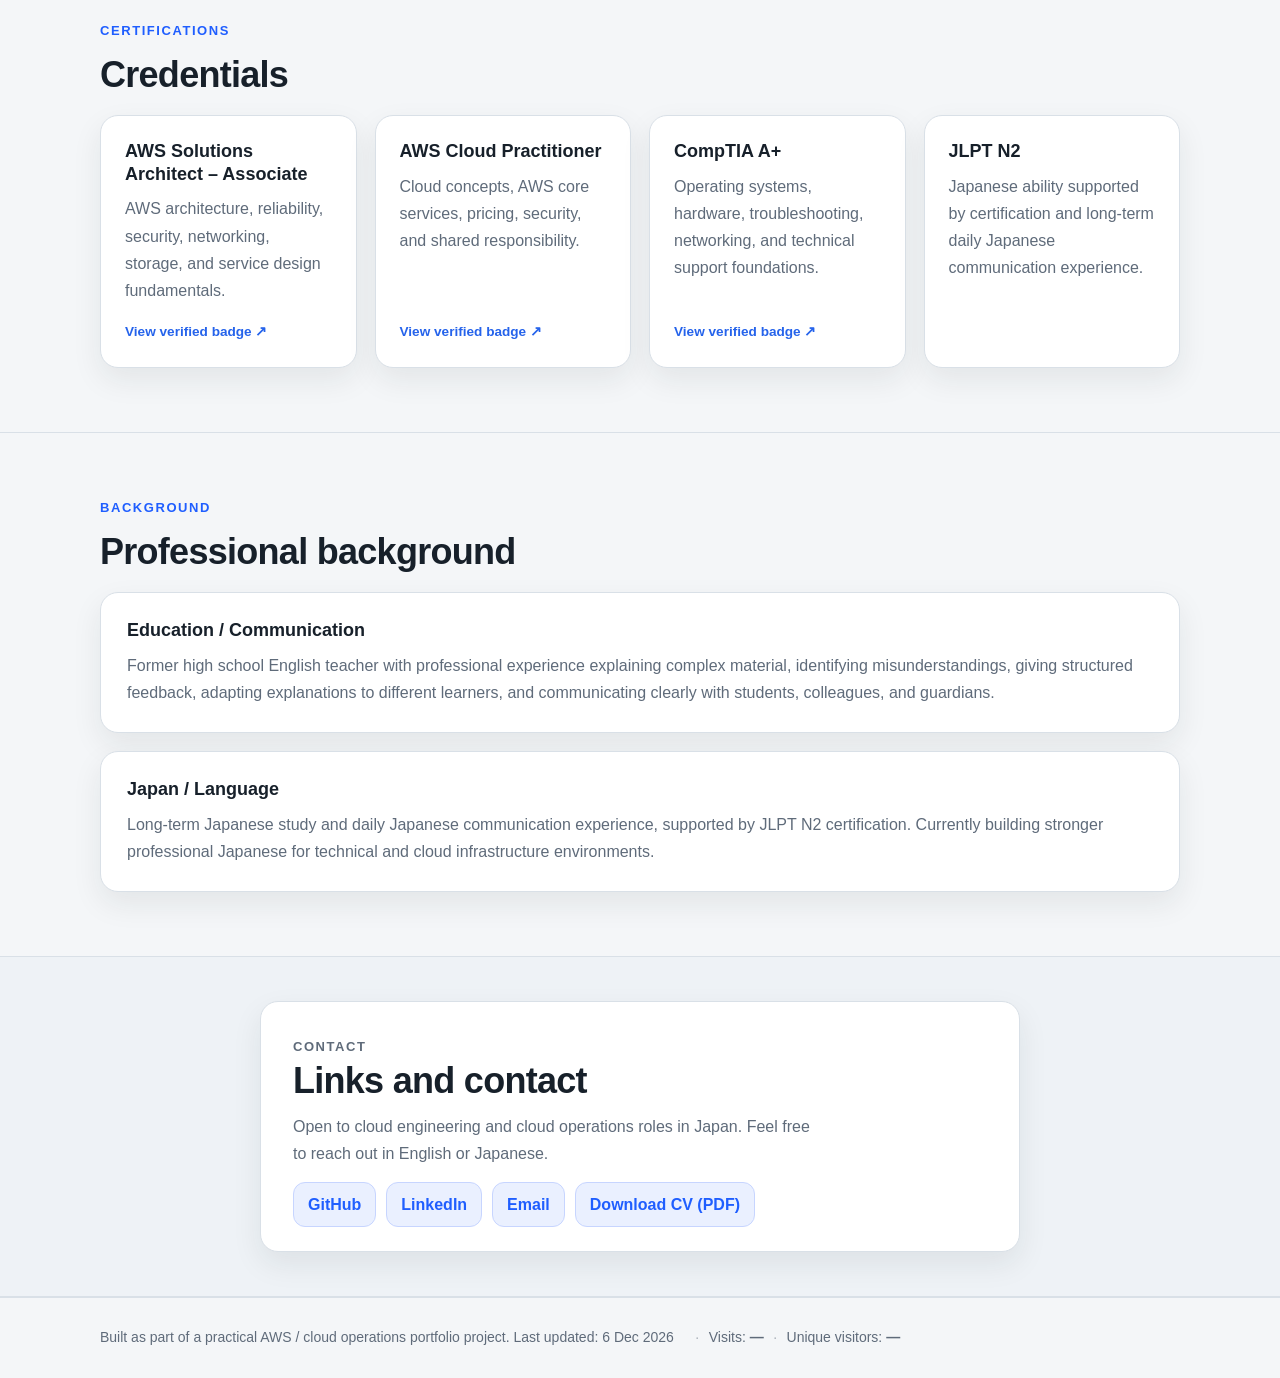
==== commit 38402a3d: "chore(site): add meta/OG tags, consolidate demo panel CSS, tighten skills claims" ====
--- a/website/index.html
+++ b/website/index.html
@@ -4,6 +4,16 @@
   <meta charset="UTF-8">
   <meta name="viewport" content="width=device-width, initial-scale=1.0">
   <title>Sebastian Hoglund | AWS / Cloud Operations Portfolio</title>
+  <meta name="description" content="AWS-certified cloud engineer based in Japan. Portfolio of deployed AWS systems: private S3 + CloudFront hosting, GitHub Actions CI/CD with OIDC, a multi-AZ VPC built with CloudFormation and Terraform, and an event-driven serverless order workflow.">
+
+  <meta property="og:type" content="website">
+  <meta property="og:title" content="Sebastian Hoglund | AWS / Cloud Operations Portfolio">
+  <meta property="og:description" content="Deployed AWS systems with documented architecture decisions, IAM guardrails, CI/CD, and operational troubleshooting.">
+  <meta property="og:url" content="https://d1rzzxjs182iar.cloudfront.net">
+  <meta property="og:image" content="https://d1rzzxjs182iar.cloudfront.net/og-image.png">
+  <meta name="twitter:card" content="summary_large_image">
+
+  <link rel="icon" href="favicon.ico" sizes="any">
   <link rel="stylesheet" href="style.css">
 </head>
 <body>
@@ -78,7 +88,7 @@
           </div>
           <div>
             <h3 data-i18n="skills.opsTitle">Operations</h3>
-            <p data-i18n="skills.opsText">Linux, AWS CLI, IAM Identity Center, service health verification, logs, deployment validation, troubleshooting</p>
+            <p data-i18n="skills.opsText">Linux, AWS CLI, IAM users/roles/policies, least-privilege design, service health verification, logs, deployment validation, troubleshooting</p>
           </div>
           <div>
             <h3 data-i18n="skills.iacTitle">Infrastructure as Code</h3>
--- a/website/style.css
+++ b/website/style.css
@@ -616,37 +616,76 @@
   border-top: 1px solid var(--line);
 }
 
-/* Project 3 live demo button: match normal portfolio buttons */
-html body #project3-demo-button.workflow-demo-button {
-  display: inline-block !important;
-  width: auto !important;
-  height: auto !important;
-  min-width: 0 !important;
-  min-height: 0 !important;
-  max-width: none !important;
-  max-height: none !important;
-  border-radius: 999px !important;
-  padding: 11px 18px !important;
-  font: inherit !important;
-  font-weight: 700 !important;
-  line-height: 1.7 !important;
-  border: 1px solid var(--accent) !important;
-  background: var(--accent) !important;
-  color: white !important;
-  box-shadow: none !important;
-  cursor: pointer !important;
-  white-space: nowrap !important;
-  text-align: center !important;
-}
-
-html body #project3-demo-button.workflow-demo-button:hover {
-  background: var(--accent-dark) !important;
-  text-decoration: none !important;
-}
-
-html body #project3-demo-button.workflow-demo-button:disabled {
-  opacity: 0.72 !important;
-  cursor: wait !important;
+/* Live demo panel (project detail pages) */
+.workflow-demo-panel {
+  display: flex;
+  align-items: flex-start;
+  gap: 16px;
+  flex-wrap: wrap;
+  margin: 24px 0 16px;
+}
+
+.workflow-demo-button {
+  display: inline-block;
+  border-radius: 999px;
+  padding: 11px 18px;
+  font: inherit;
+  font-weight: 700;
+  line-height: 1.7;
+  border: 1px solid var(--accent);
+  background: var(--accent);
+  color: white;
+  cursor: pointer;
+  white-space: nowrap;
+}
+
+.workflow-demo-button:hover {
+  background: var(--accent-dark);
+}
+
+.workflow-demo-button:disabled {
+  opacity: 0.72;
+  cursor: wait;
+}
+
+.workflow-demo-result {
+  width: min(100%, 26rem);
+  padding: 16px 18px;
+  background: var(--panel);
+  border: 1px solid var(--line);
+  border-radius: 14px;
+  box-shadow: var(--shadow);
+}
+
+.workflow-demo-result p {
+  margin: 6px 0;
+  font-size: 15px;
+  color: var(--muted);
+}
+
+.demo-result-strong {
+  color: var(--text);
+  font-weight: 800;
+}
+
+.demo-result-error {
+  color: #b3261e;
+  font-weight: 700;
+}
+
+@media (max-width: 720px) {
+  .workflow-demo-panel {
+    display: block;
+  }
+
+  .workflow-demo-button,
+  .workflow-demo-result {
+    width: 100%;
+  }
+
+  .workflow-demo-result {
+    margin-top: 14px;
+  }
 }
 
 
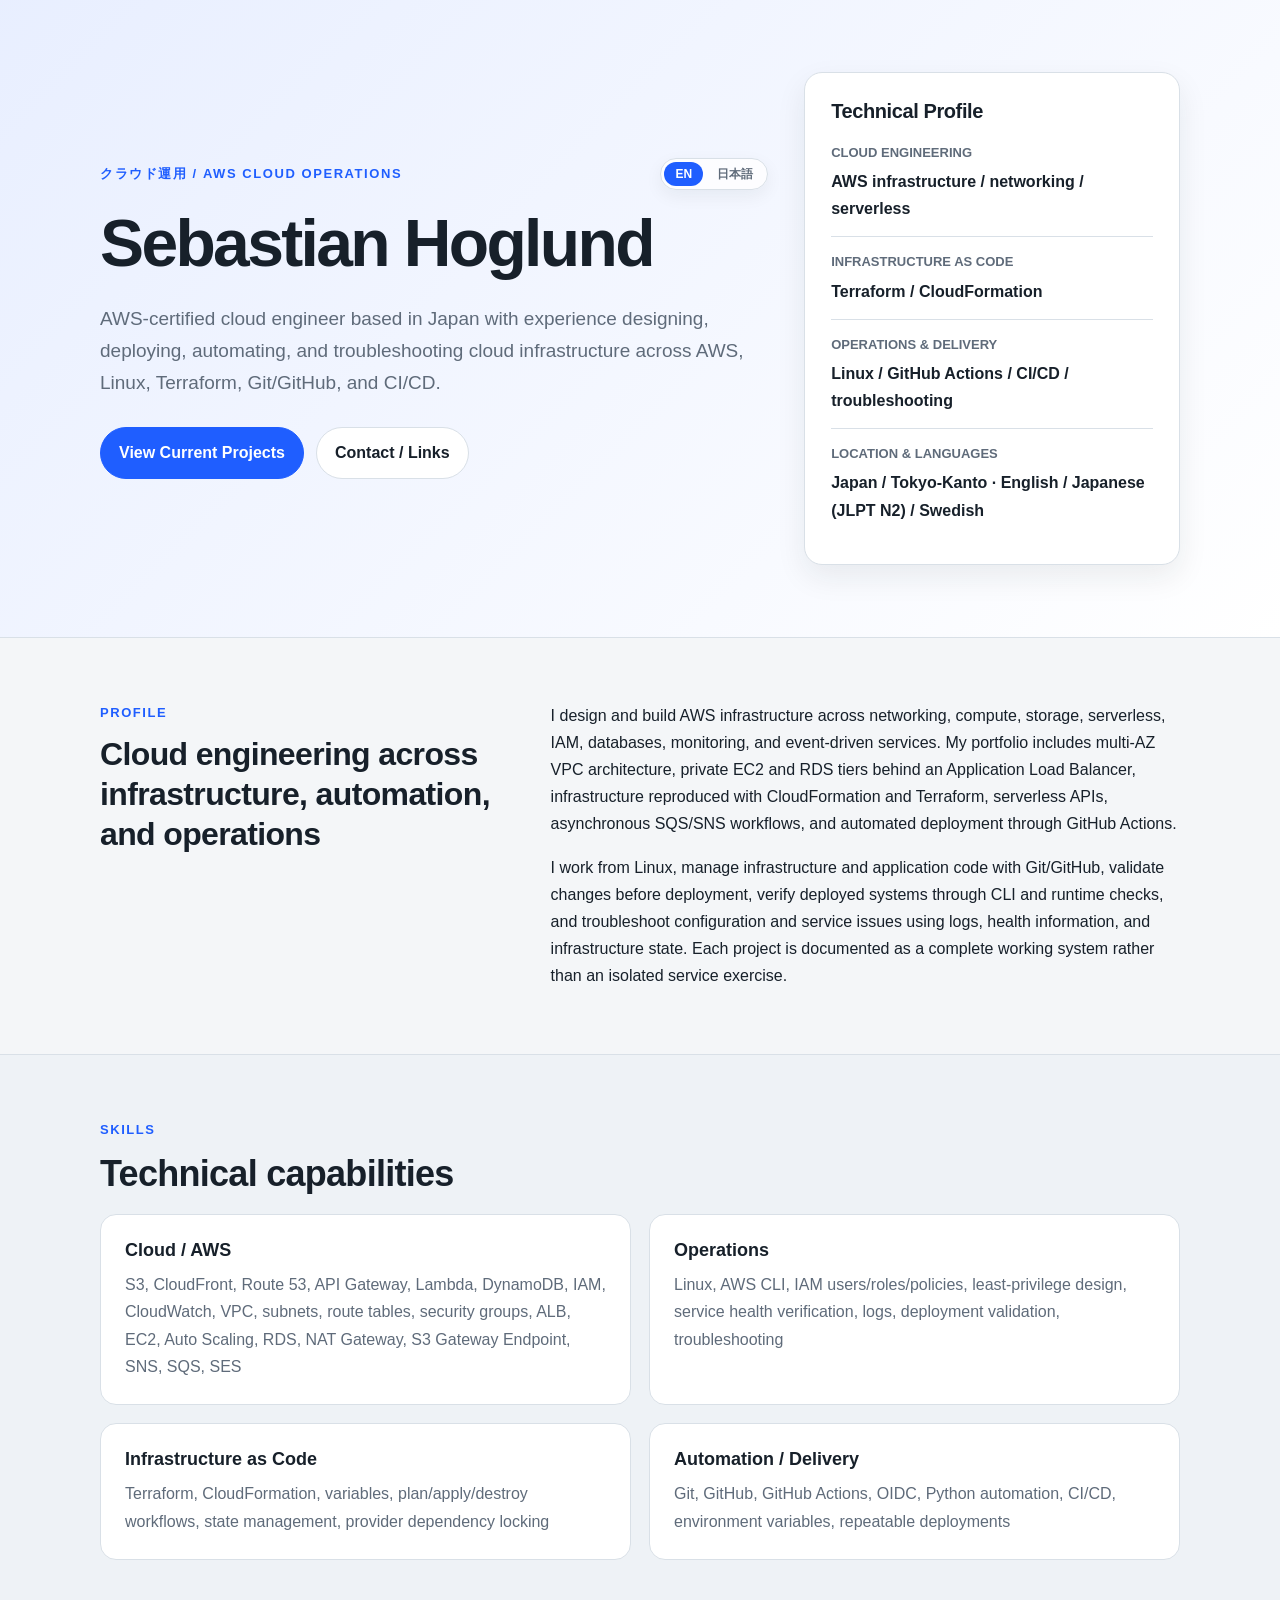
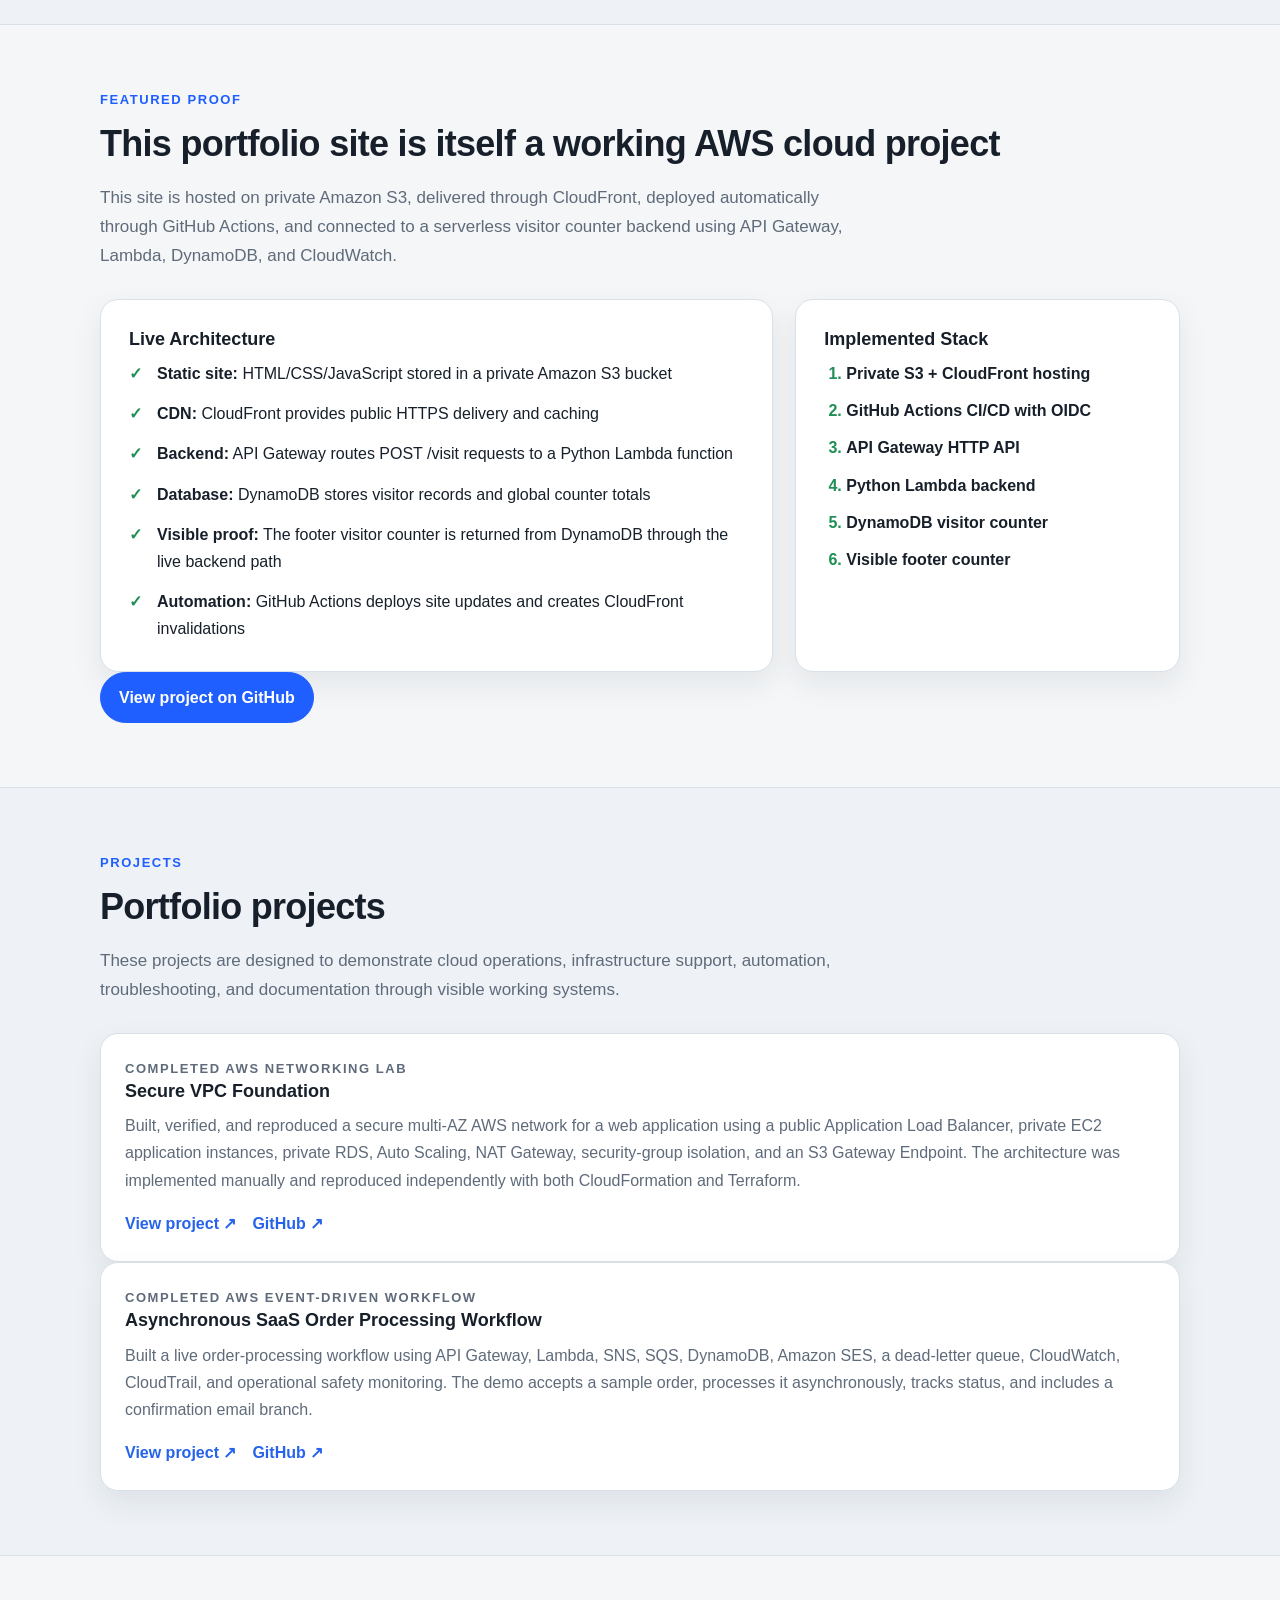
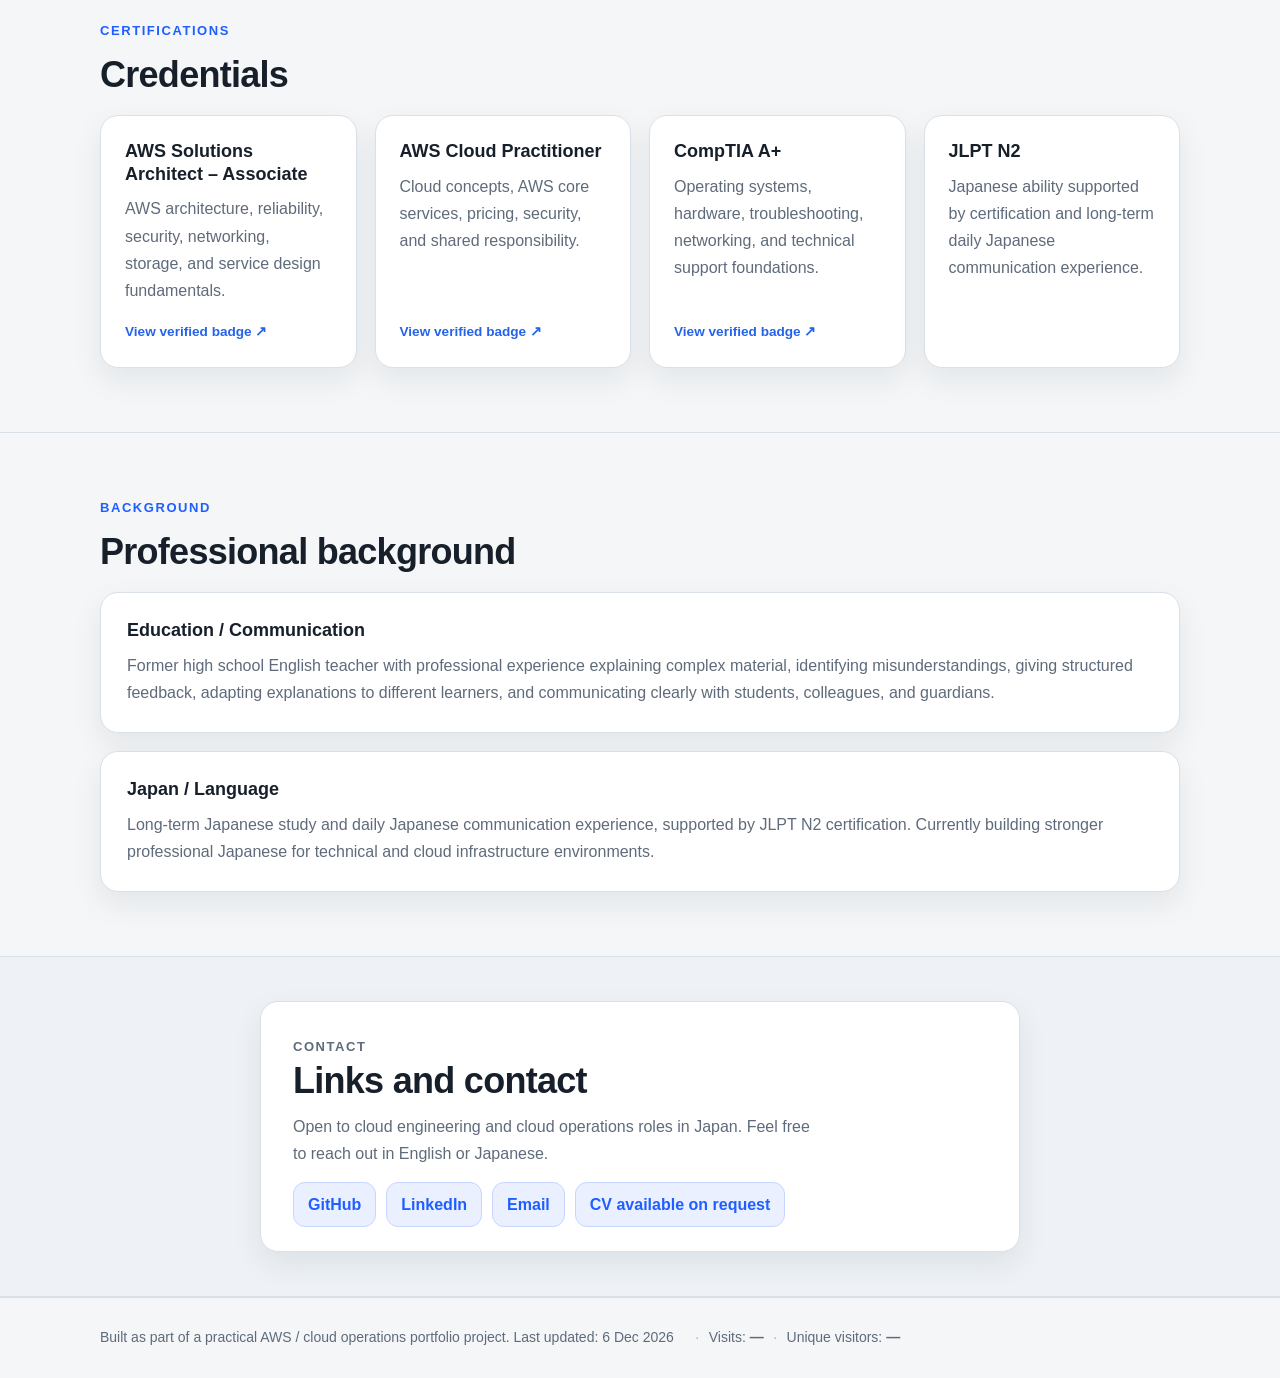
==== commit 0f0a912f: "fix(site): use real contact email, offer CV by request rather than download" ====
--- a/website/index.html
+++ b/website/index.html
@@ -182,7 +182,7 @@
 		<p data-i18n="projects.project2Text">Built, verified, and reproduced a secure multi-AZ AWS network for a web application using a public Application Load Balancer, private EC2 application instances, private RDS, Auto Scaling, NAT Gateway, security-group isolation, and an S3 Gateway Endpoint. The architecture was implemented manually and reproduced independently with both CloudFormation and Terraform.</p>
 
           <div class="project-links">
-            <a href="projects/vpc-network-lab/index.html" data-i18n="projects.project2ViewProject">View project ↗</a>
+            <a href="projects/secure-vpc-foundation/index.html" data-i18n="projects.project2ViewProject">View project ↗</a>
             <a
               href="https://github.com/lisochronal-glitch/cloud-operations-sprint/tree/main/projects/secure-vpc-foundation"
               target="_blank"
@@ -283,8 +283,8 @@
         <div class="contact-links">
           <a href="https://github.com/lisochronal-glitch" target="_blank" rel="noopener noreferrer" data-i18n="contact.github">GitHub</a>
           <a href="https://www.linkedin.com/in/YOUR-LINKEDIN-SLUG/" target="_blank" rel="noopener noreferrer" data-i18n="contact.linkedin">LinkedIn</a>
-          <a href="mailto:YOUR-EMAIL@example.com" data-i18n="contact.email">Email</a>
-          <a href="cv/sebastian-hoglund-cv.pdf" target="_blank" rel="noopener noreferrer" data-i18n="contact.cv">Download CV (PDF)</a>
+          <a href="mailto:lisochronal@hotmail.com" data-i18n="contact.email">Email</a>
+          <a href="mailto:lisochronal@hotmail.com?subject=CV%20request" data-i18n="contact.cv">CV available on request</a>
         </div>
       </div>
     </section>
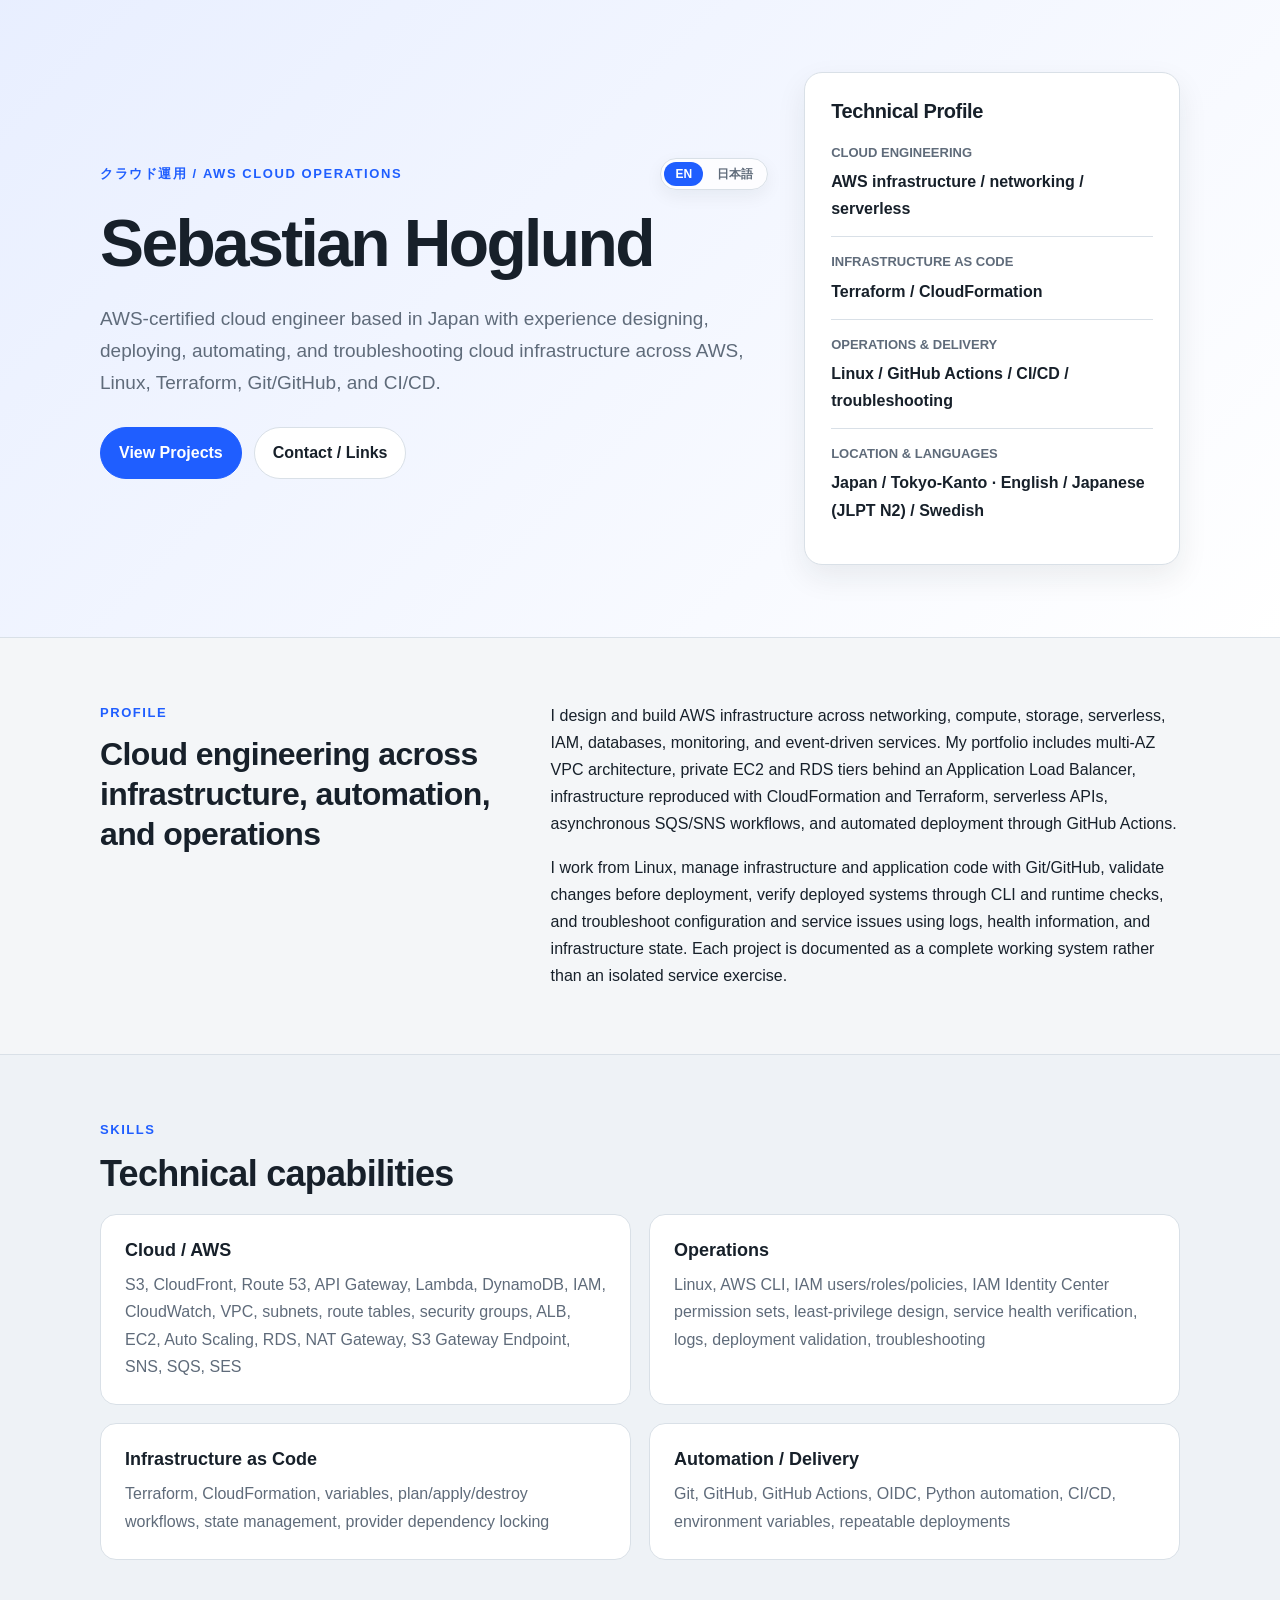
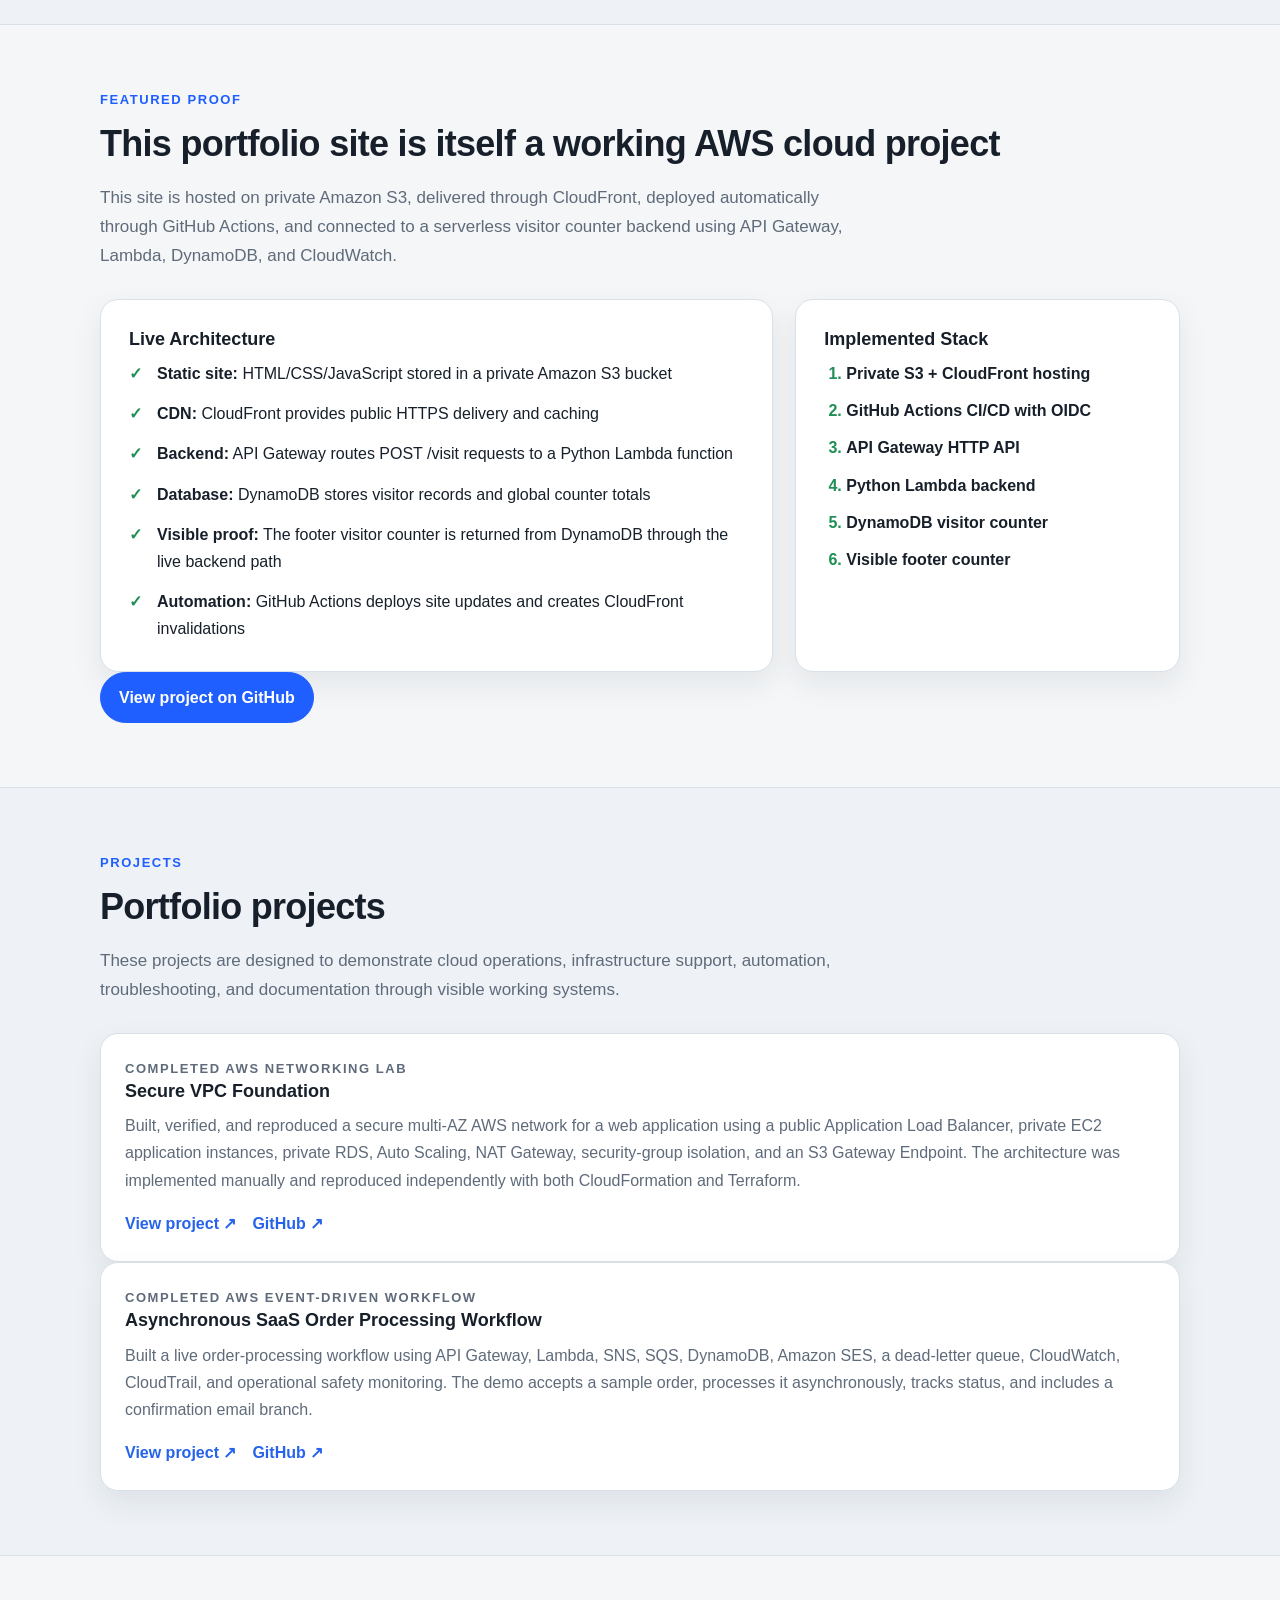
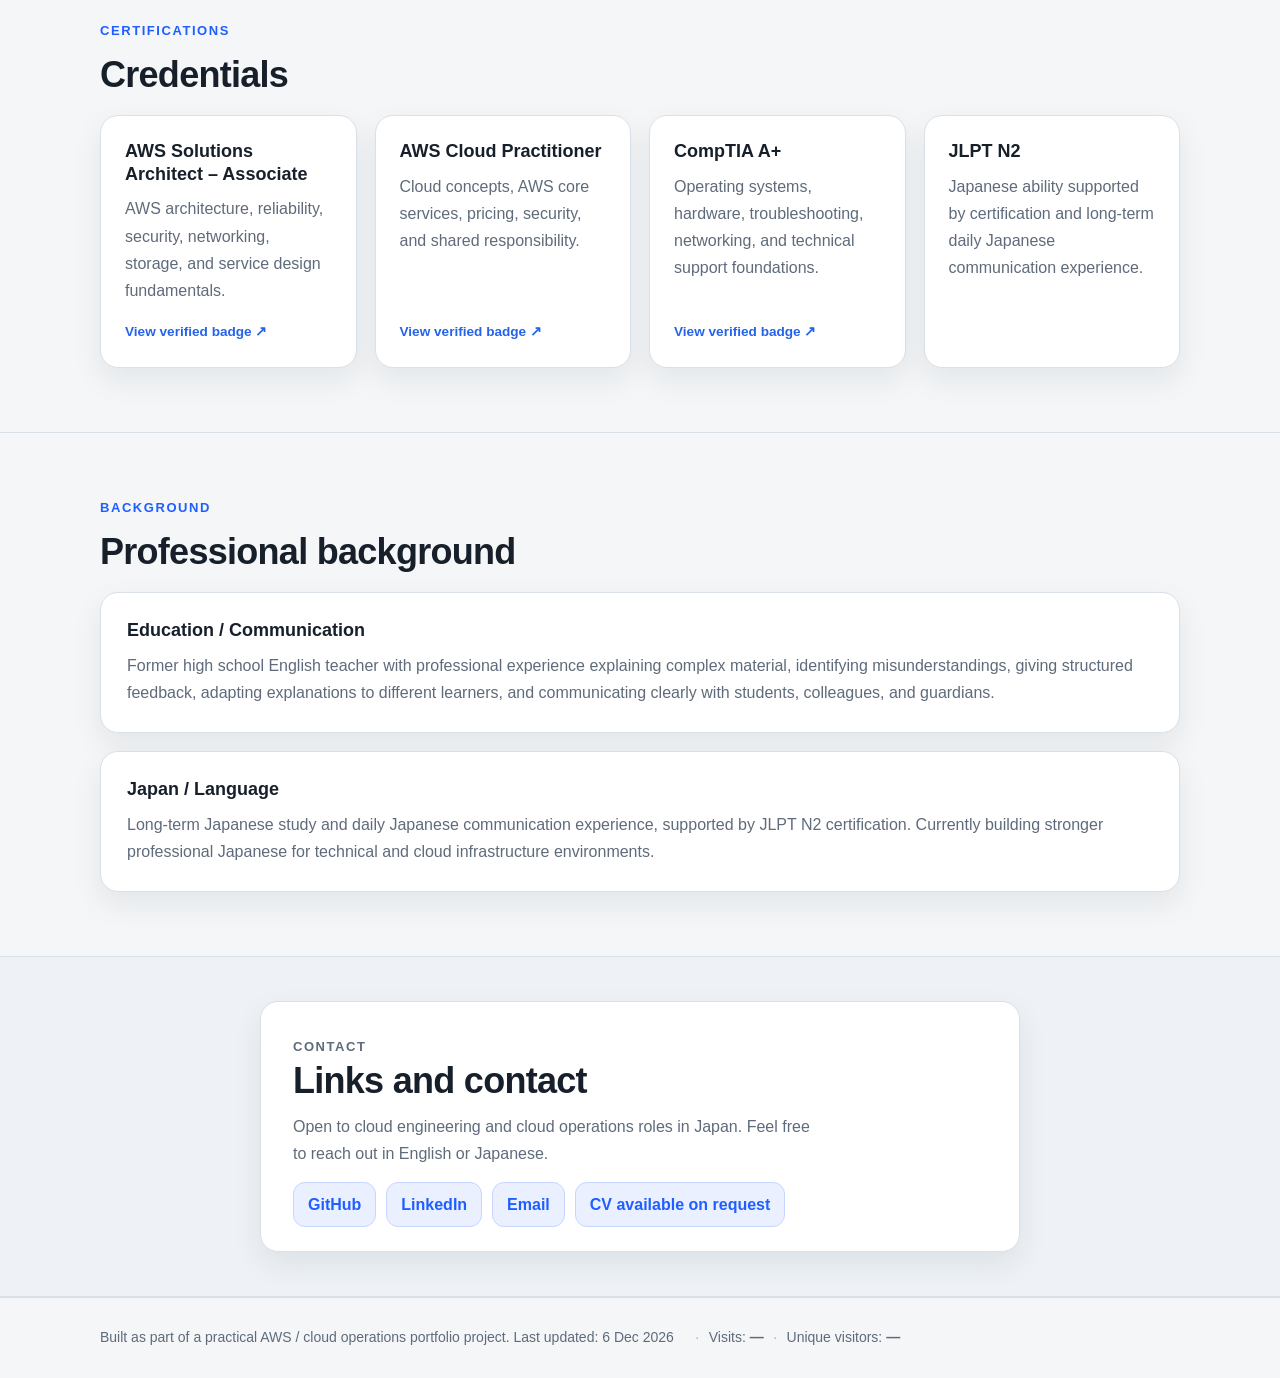
==== commit b2cffa50: "chore(site): align static skills fallback with the translation dictionary" ====
--- a/website/index.html
+++ b/website/index.html
@@ -88,7 +88,7 @@
           </div>
           <div>
             <h3 data-i18n="skills.opsTitle">Operations</h3>
-            <p data-i18n="skills.opsText">Linux, AWS CLI, IAM users/roles/policies, least-privilege design, service health verification, logs, deployment validation, troubleshooting</p>
+            <p data-i18n="skills.opsText">Linux, AWS CLI, IAM users/roles/policies, IAM Identity Center permission sets, least-privilege design, service health verification, logs, deployment validation, troubleshooting</p>
           </div>
           <div>
             <h3 data-i18n="skills.iacTitle">Infrastructure as Code</h3>
--- a/website/style.css
+++ b/website/style.css
@@ -691,7 +691,7 @@
 
 /* Project detail body copy */
 .project-copy-text {
-  color: var(--muted) !important;
+  color: var(--muted);
   font-size: 1rem;
   line-height: 1.75;
   max-width: 980px;
